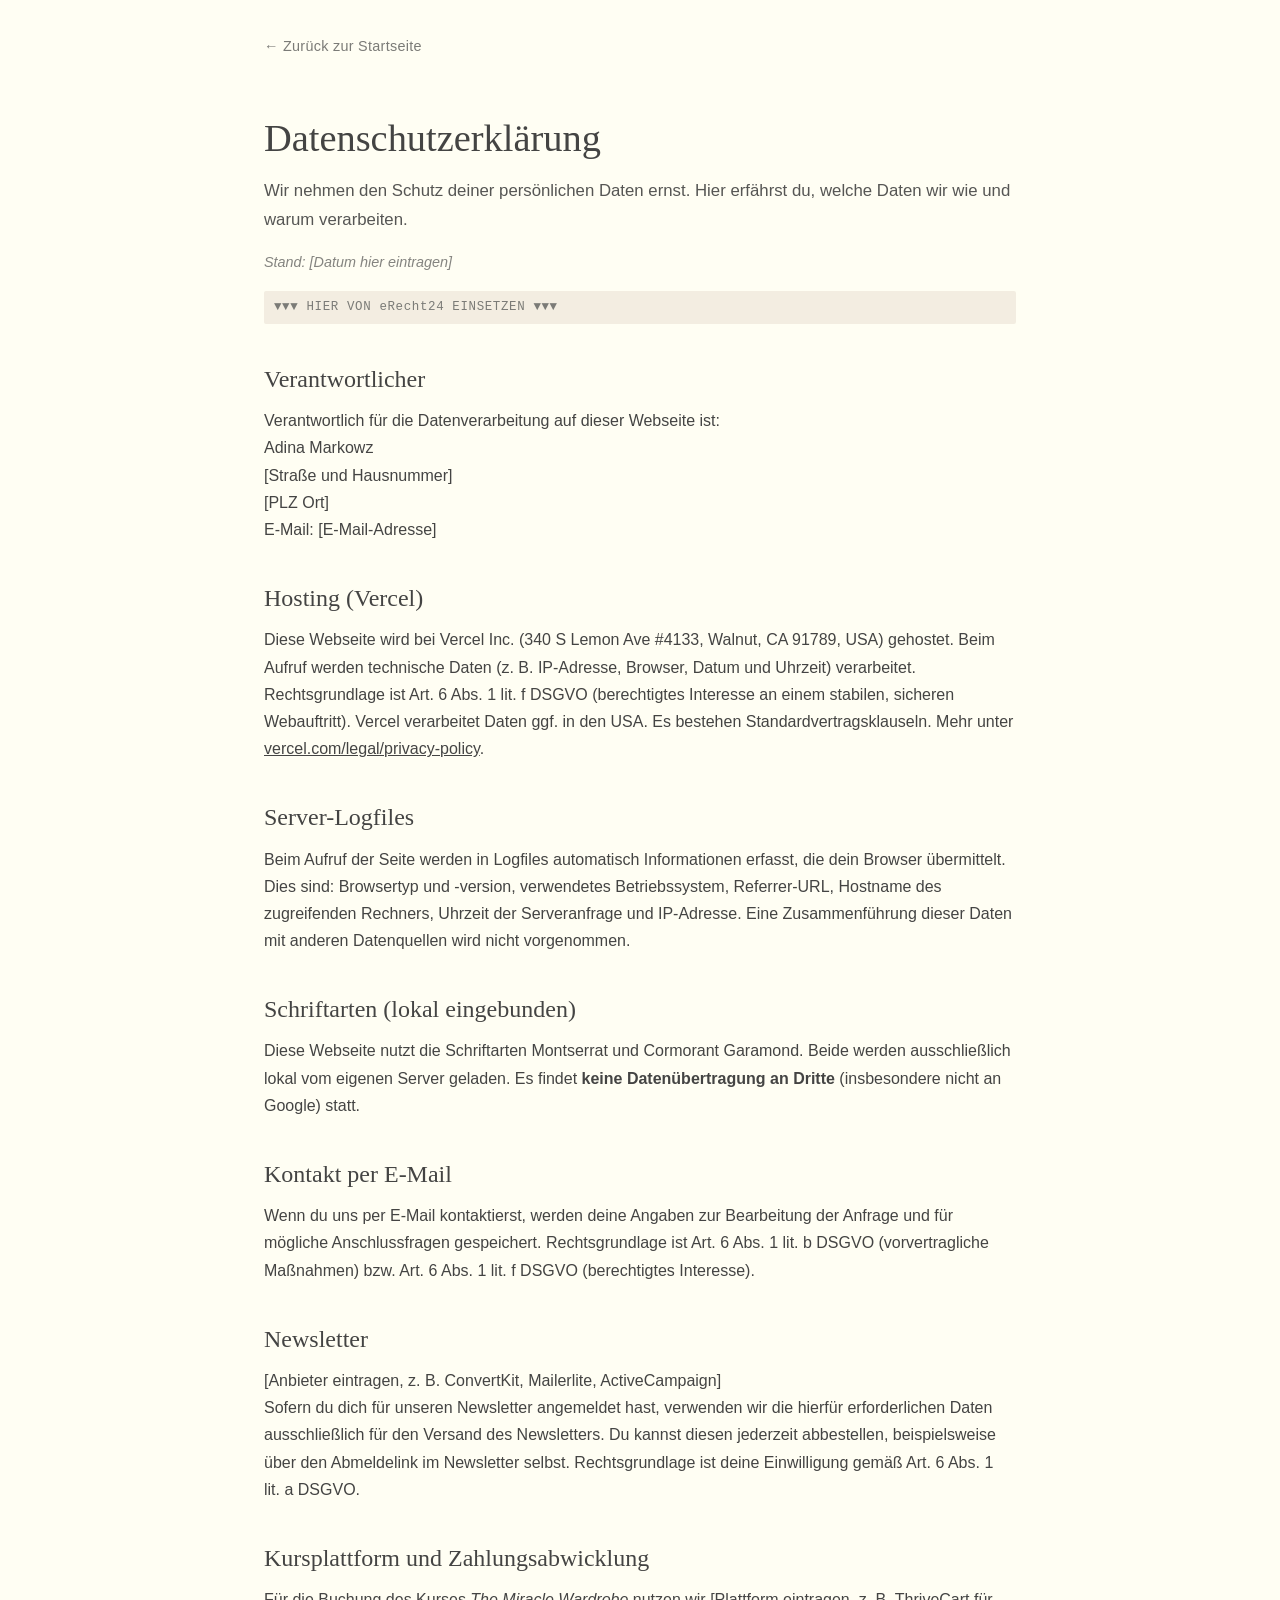
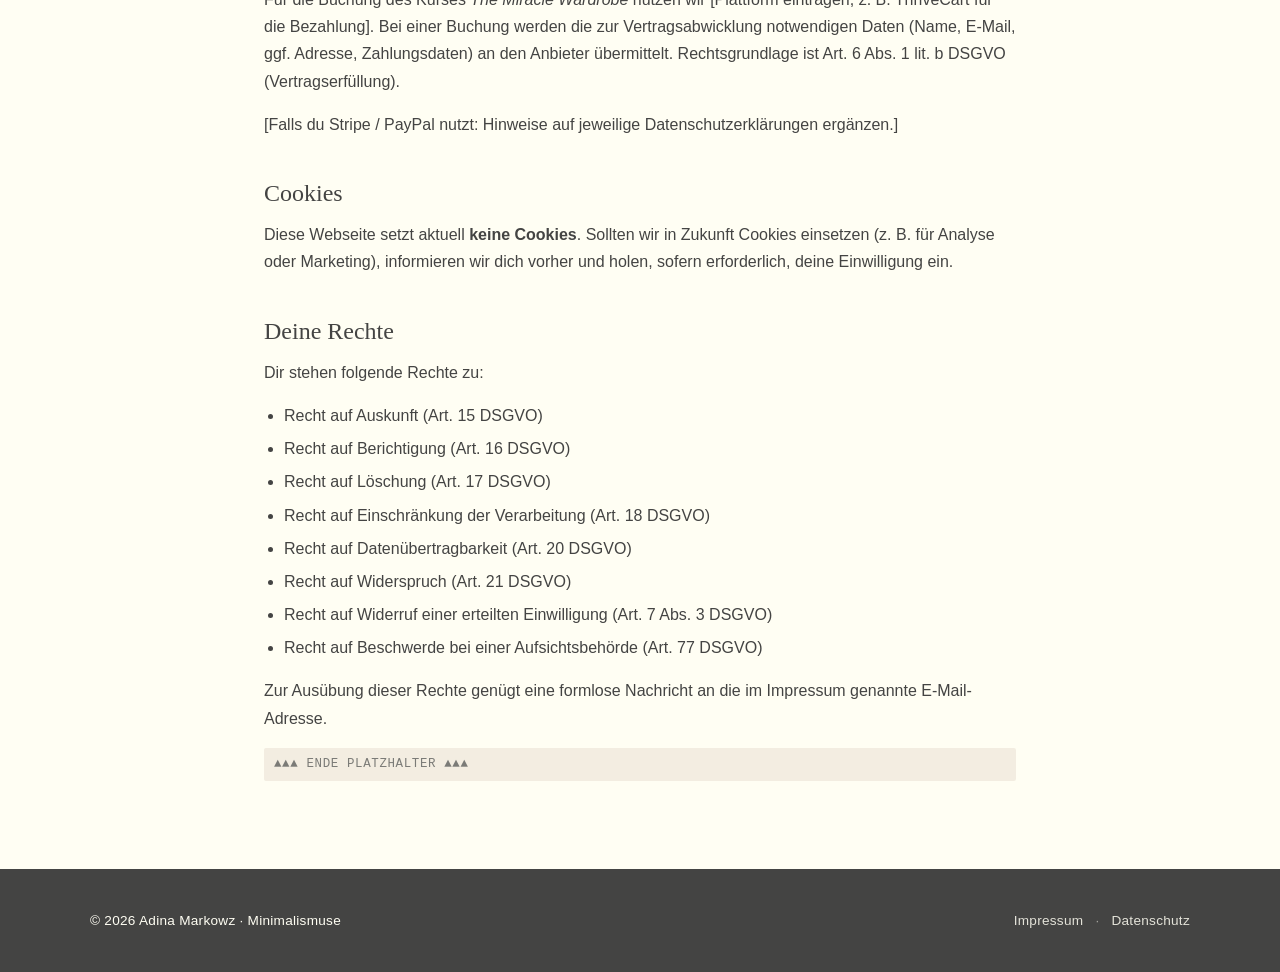
==== datenschutz.html @ d29ff3dd "Add Impressum, Datenschutz, Footer und lokale Fonts-Vorbereitung" ====
<!DOCTYPE html>
<html lang="de">
<head>
<meta charset="UTF-8">
<meta name="viewport" content="width=device-width, initial-scale=1.0">
<title>Datenschutz &middot; The Miracle Wardrobe</title>
<meta name="robots" content="noindex">
<link rel="stylesheet" href="legal.css">
</head>
<body>

<header class="legal-header">
  <a class="back-link" href="index.html">&larr; Zur&uuml;ck zur Startseite</a>
</header>

<main class="legal-main">
  <h1>Datenschutzerkl&auml;rung</h1>
  <p class="legal-lead">Wir nehmen den Schutz deiner pers&ouml;nlichen Daten ernst. Hier erf&auml;hrst du, welche Daten wir wie und warum verarbeiten.</p>
  <p class="legal-meta">Stand: [Datum hier eintragen]</p>

  <span class="legal-placeholder">&#9660;&#9660;&#9660; HIER VON eRecht24 EINSETZEN &#9660;&#9660;&#9660;</span>

  <h2>Verantwortlicher</h2>
  <p>Verantwortlich f&uuml;r die Datenverarbeitung auf dieser Webseite ist:<br>
  Adina Markowz<br>
  [Stra&szlig;e und Hausnummer]<br>
  [PLZ Ort]<br>
  E-Mail: [E-Mail-Adresse]</p>

  <h2>Hosting (Vercel)</h2>
  <p>Diese Webseite wird bei Vercel Inc. (340 S Lemon Ave #4133, Walnut, CA 91789, USA) gehostet. Beim Aufruf werden technische Daten (z.&nbsp;B. IP-Adresse, Browser, Datum und Uhrzeit) verarbeitet. Rechtsgrundlage ist Art.&nbsp;6 Abs.&nbsp;1 lit.&nbsp;f DSGVO (berechtigtes Interesse an einem stabilen, sicheren Webauftritt). Vercel verarbeitet Daten ggf. in den USA. Es bestehen Standardvertragsklauseln. Mehr unter <a href="https://vercel.com/legal/privacy-policy" target="_blank" rel="noopener">vercel.com/legal/privacy-policy</a>.</p>

  <h2>Server-Logfiles</h2>
  <p>Beim Aufruf der Seite werden in Logfiles automatisch Informationen erfasst, die dein Browser &uuml;bermittelt. Dies sind: Browsertyp und -version, verwendetes Betriebssystem, Referrer-URL, Hostname des zugreifenden Rechners, Uhrzeit der Serveranfrage und IP-Adresse. Eine Zusammenf&uuml;hrung dieser Daten mit anderen Datenquellen wird nicht vorgenommen.</p>

  <h2>Schriftarten (lokal eingebunden)</h2>
  <p>Diese Webseite nutzt die Schriftarten Montserrat und Cormorant Garamond. Beide werden ausschlie&szlig;lich lokal vom eigenen Server geladen. Es findet <strong>keine Daten&uuml;bertragung an Dritte</strong> (insbesondere nicht an Google) statt.</p>

  <h2>Kontakt per E-Mail</h2>
  <p>Wenn du uns per E-Mail kontaktierst, werden deine Angaben zur Bearbeitung der Anfrage und f&uuml;r m&ouml;gliche Anschlussfragen gespeichert. Rechtsgrundlage ist Art.&nbsp;6 Abs.&nbsp;1 lit.&nbsp;b DSGVO (vorvertragliche Ma&szlig;nahmen) bzw. Art.&nbsp;6 Abs.&nbsp;1 lit.&nbsp;f DSGVO (berechtigtes Interesse).</p>

  <h2>Newsletter</h2>
  <p>[Anbieter eintragen, z.&nbsp;B. ConvertKit, Mailerlite, ActiveCampaign]<br>
  Sofern du dich f&uuml;r unseren Newsletter angemeldet hast, verwenden wir die hierf&uuml;r erforderlichen Daten ausschlie&szlig;lich f&uuml;r den Versand des Newsletters. Du kannst diesen jederzeit abbestellen, beispielsweise &uuml;ber den Abmeldelink im Newsletter selbst. Rechtsgrundlage ist deine Einwilligung gem&auml;&szlig; Art.&nbsp;6 Abs.&nbsp;1 lit.&nbsp;a DSGVO.</p>

  <h2>Kursplattform und Zahlungsabwicklung</h2>
  <p>F&uuml;r die Buchung des Kurses <em>The Miracle Wardrobe</em> nutzen wir [Plattform eintragen, z.&nbsp;B. ThriveCart f&uuml;r die Bezahlung]. Bei einer Buchung werden die zur Vertragsabwicklung notwendigen Daten (Name, E-Mail, ggf. Adresse, Zahlungsdaten) an den Anbieter &uuml;bermittelt. Rechtsgrundlage ist Art.&nbsp;6 Abs.&nbsp;1 lit.&nbsp;b DSGVO (Vertragserf&uuml;llung).</p>
  <p>[Falls du Stripe / PayPal nutzt: Hinweise auf jeweilige Datenschutzerkl&auml;rungen erg&auml;nzen.]</p>

  <h2>Cookies</h2>
  <p>Diese Webseite setzt aktuell <strong>keine Cookies</strong>. Sollten wir in Zukunft Cookies einsetzen (z.&nbsp;B. f&uuml;r Analyse oder Marketing), informieren wir dich vorher und holen, sofern erforderlich, deine Einwilligung ein.</p>

  <h2>Deine Rechte</h2>
  <p>Dir stehen folgende Rechte zu:</p>
  <ul>
    <li>Recht auf Auskunft (Art.&nbsp;15 DSGVO)</li>
    <li>Recht auf Berichtigung (Art.&nbsp;16 DSGVO)</li>
    <li>Recht auf L&ouml;schung (Art.&nbsp;17 DSGVO)</li>
    <li>Recht auf Einschr&auml;nkung der Verarbeitung (Art.&nbsp;18 DSGVO)</li>
    <li>Recht auf Daten&uuml;bertragbarkeit (Art.&nbsp;20 DSGVO)</li>
    <li>Recht auf Widerspruch (Art.&nbsp;21 DSGVO)</li>
    <li>Recht auf Widerruf einer erteilten Einwilligung (Art.&nbsp;7 Abs.&nbsp;3 DSGVO)</li>
    <li>Recht auf Beschwerde bei einer Aufsichtsbeh&ouml;rde (Art.&nbsp;77 DSGVO)</li>
  </ul>
  <p>Zur Aus&uuml;bung dieser Rechte gen&uuml;gt eine formlose Nachricht an die im Impressum genannte E-Mail-Adresse.</p>

  <span class="legal-placeholder">&#9650;&#9650;&#9650; ENDE PLATZHALTER &#9650;&#9650;&#9650;</span>
</main>

<footer class="site-footer">
  <div class="site-footer-inner">
    <div>&copy; <span id="footer-year"></span> Adina Markowz &middot; Minimalismuse</div>
    <div class="site-footer-links">
      <a href="impressum.html">Impressum</a>
      <span class="site-footer-sep">&middot;</span>
      <a href="datenschutz.html">Datenschutz</a>
    </div>
  </div>
</footer>

<script>
  document.getElementById('footer-year').textContent = new Date().getFullYear();
</script>

</body>
</html>
---- legal.css ----
@import url('fonts/fonts.css');

:root {
  --creme: #eee7da;
  --beige: #f1ece6;
  --fast-weiss: #fffef3;
  --anthrazit: #444443;
  --pfirsich: #fad7cb;
}

* { margin: 0; padding: 0; box-sizing: border-box; }

body {
  font-family: 'Montserrat', sans-serif;
  font-weight: 300;
  color: var(--anthrazit);
  background: var(--fast-weiss);
  line-height: 1.7;
  font-size: 16px;
}

img {
  -webkit-user-drag: none;
  -webkit-user-select: none;
  user-select: none;
  -webkit-touch-callout: none;
}

a {
  color: var(--anthrazit);
}

.legal-header {
  max-width: 800px;
  margin: 0 auto;
  padding: 32px 24px 0;
}

.back-link {
  display: inline-block;
  font-size: 0.9rem;
  text-decoration: none;
  opacity: 0.7;
  transition: opacity 0.2s ease;
  letter-spacing: 0.02em;
}

.back-link:hover {
  opacity: 1;
}

.legal-main {
  max-width: 800px;
  margin: 0 auto;
  padding: 24px 24px 80px;
}

.legal-main h1 {
  font-family: 'Cormorant Garamond', Georgia, serif;
  font-weight: 400;
  font-size: 2.4rem;
  line-height: 1.2;
  margin: 32px 0 16px;
}

.legal-main h2 {
  font-family: 'Cormorant Garamond', Georgia, serif;
  font-weight: 400;
  font-size: 1.5rem;
  line-height: 1.3;
  margin: 40px 0 12px;
}

.legal-main p {
  margin-bottom: 16px;
}

.legal-main ul {
  margin: 0 0 16px 20px;
}

.legal-main li {
  margin-bottom: 6px;
}

.legal-lead {
  font-size: 1.05rem;
  margin-bottom: 24px;
  opacity: 0.9;
}

.legal-meta {
  font-style: italic;
  opacity: 0.65;
  font-size: 0.9rem;
  margin-bottom: 32px;
}

.legal-placeholder {
  display: block;
  font-family: 'Montserrat', monospace;
  font-size: 0.78rem;
  letter-spacing: 0.05em;
  color: var(--anthrazit);
  background: var(--creme);
  padding: 6px 10px;
  border-radius: 2px;
  margin: 8px 0;
  opacity: 0.7;
}

/* Footer (identisch zu index.html) */
.site-footer {
  background: var(--anthrazit);
  color: var(--fast-weiss);
  padding: 40px 24px;
}
.site-footer-inner {
  max-width: 1100px;
  margin: 0 auto;
  display: flex;
  justify-content: space-between;
  align-items: center;
  gap: 16px;
  font-size: 0.85rem;
  letter-spacing: 0.02em;
}
.site-footer-links {
  display: flex;
  align-items: center;
  gap: 12px;
}
.site-footer a {
  color: var(--fast-weiss);
  text-decoration: none;
  opacity: 0.85;
  transition: opacity 0.2s ease;
}
.site-footer a:hover {
  opacity: 1;
  text-decoration: underline;
}
.site-footer-sep {
  opacity: 0.5;
}
@media (max-width: 600px) {
  .site-footer-inner {
    flex-direction: column;
    text-align: center;
  }
}
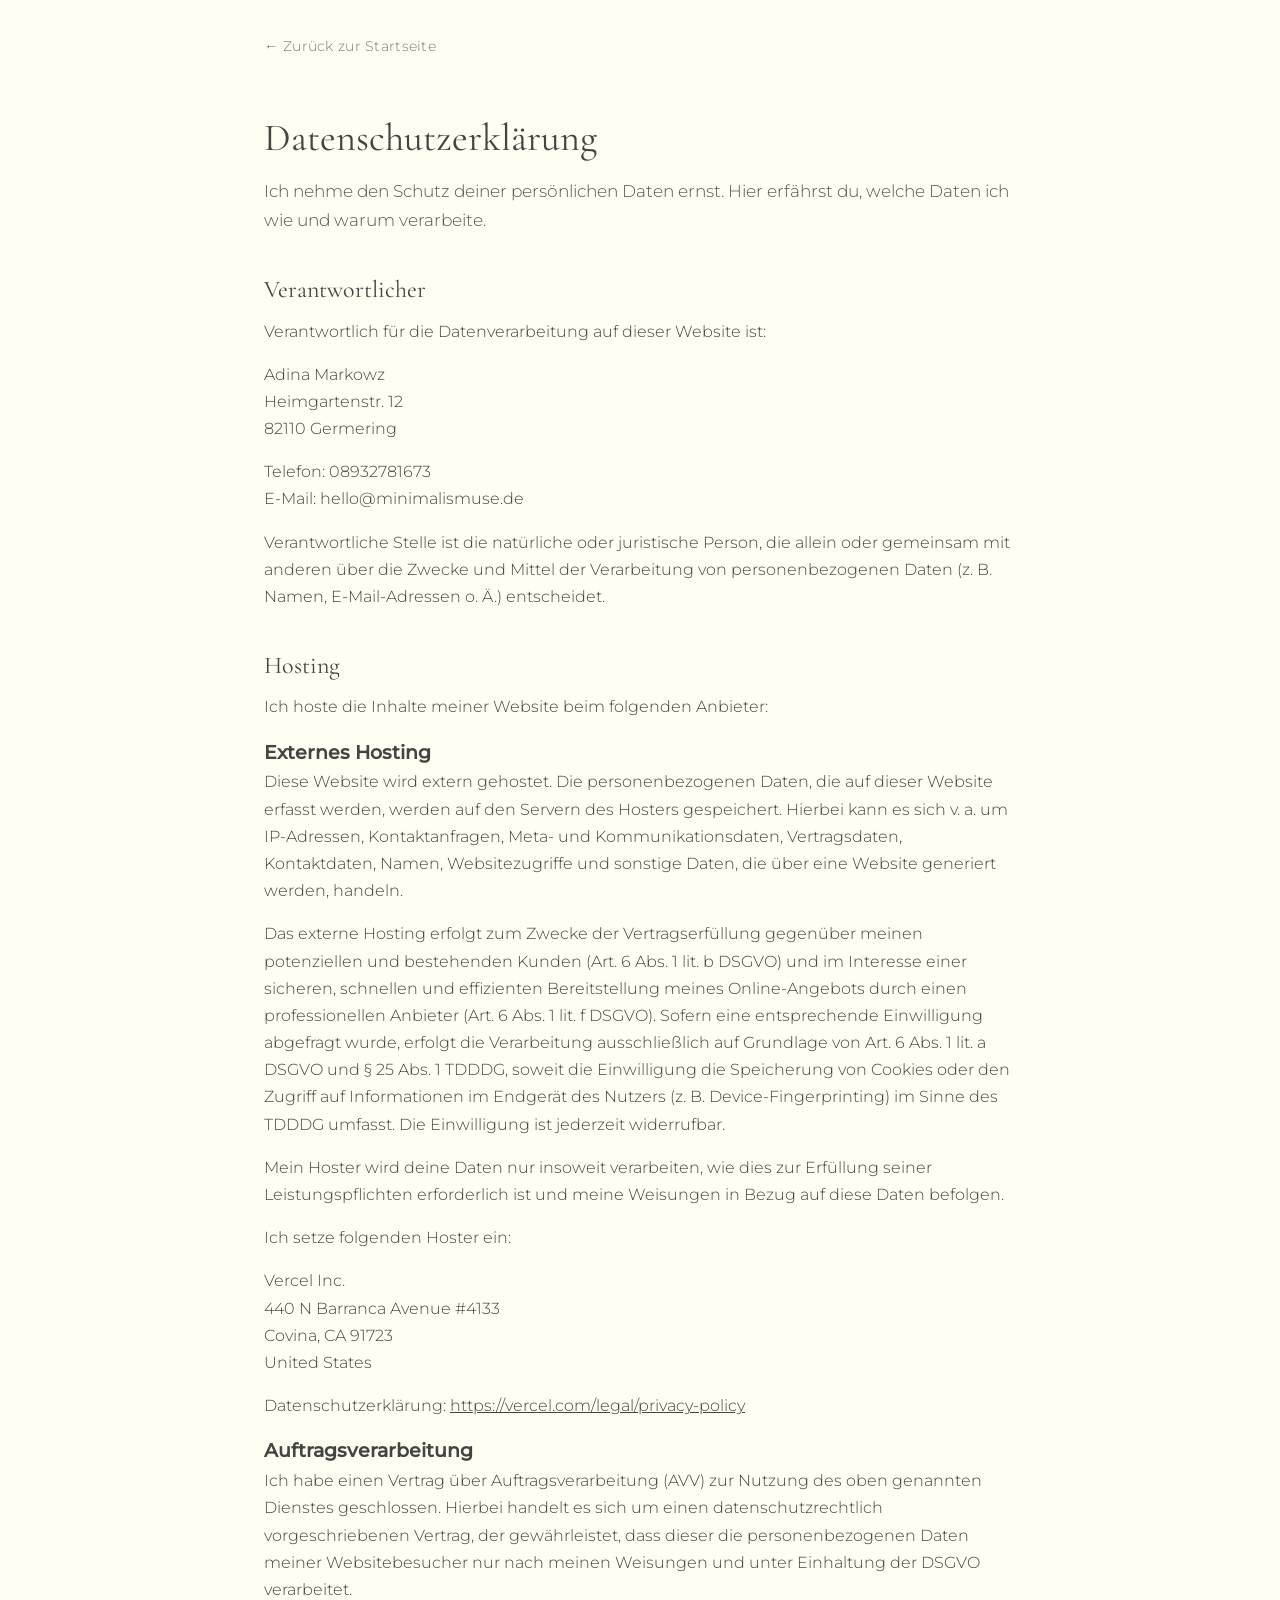
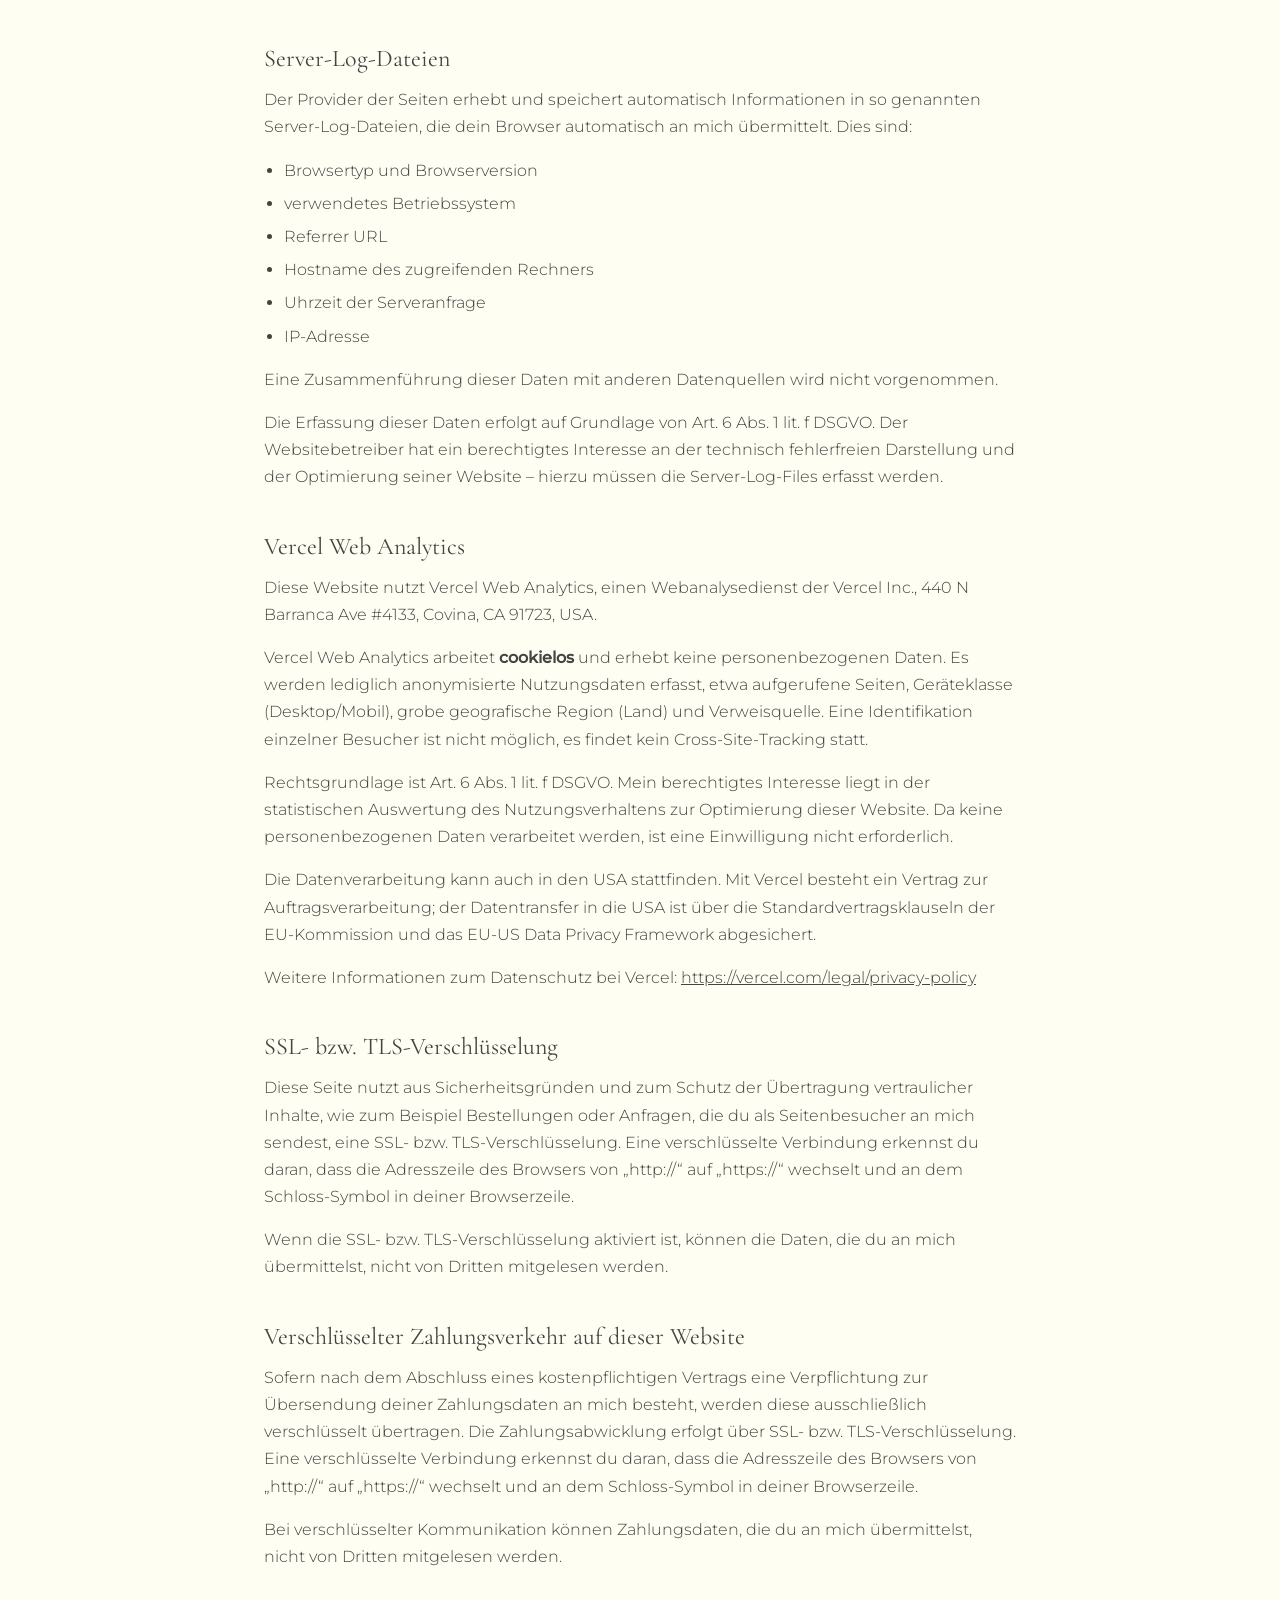
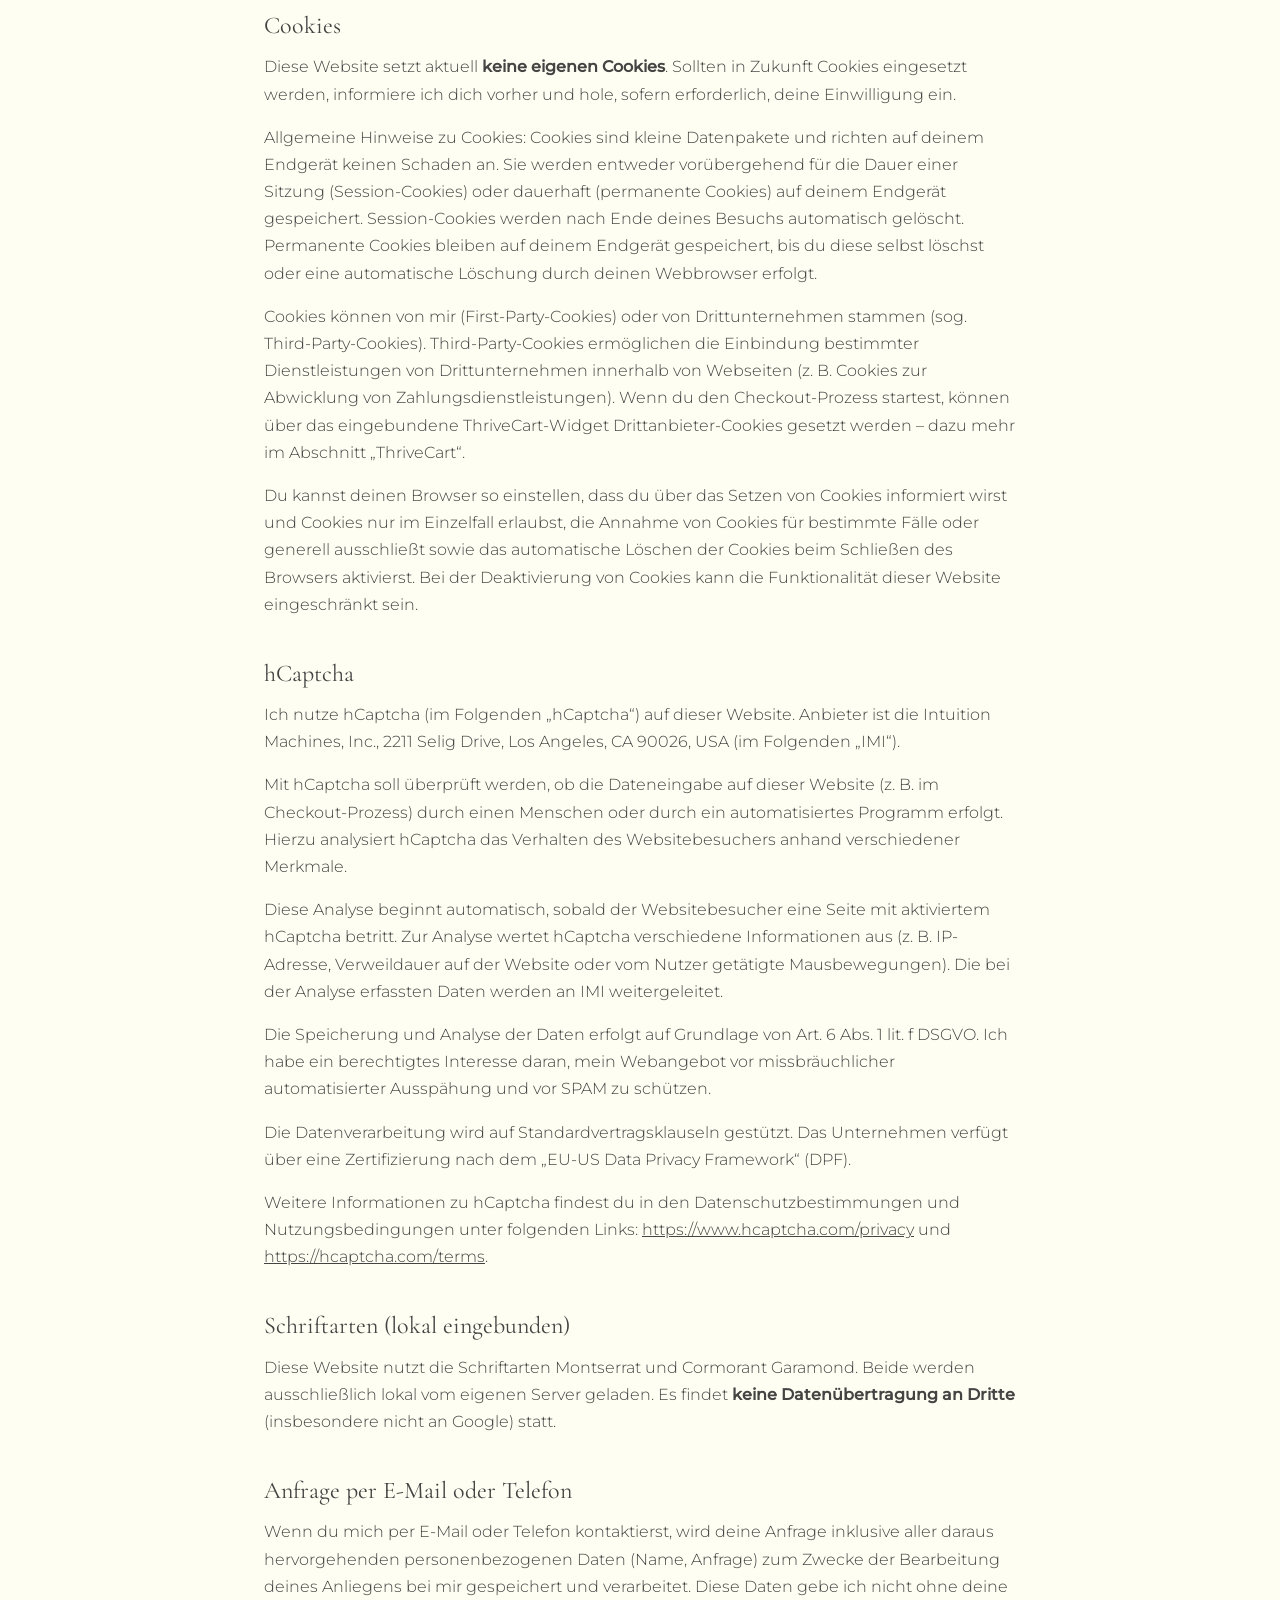
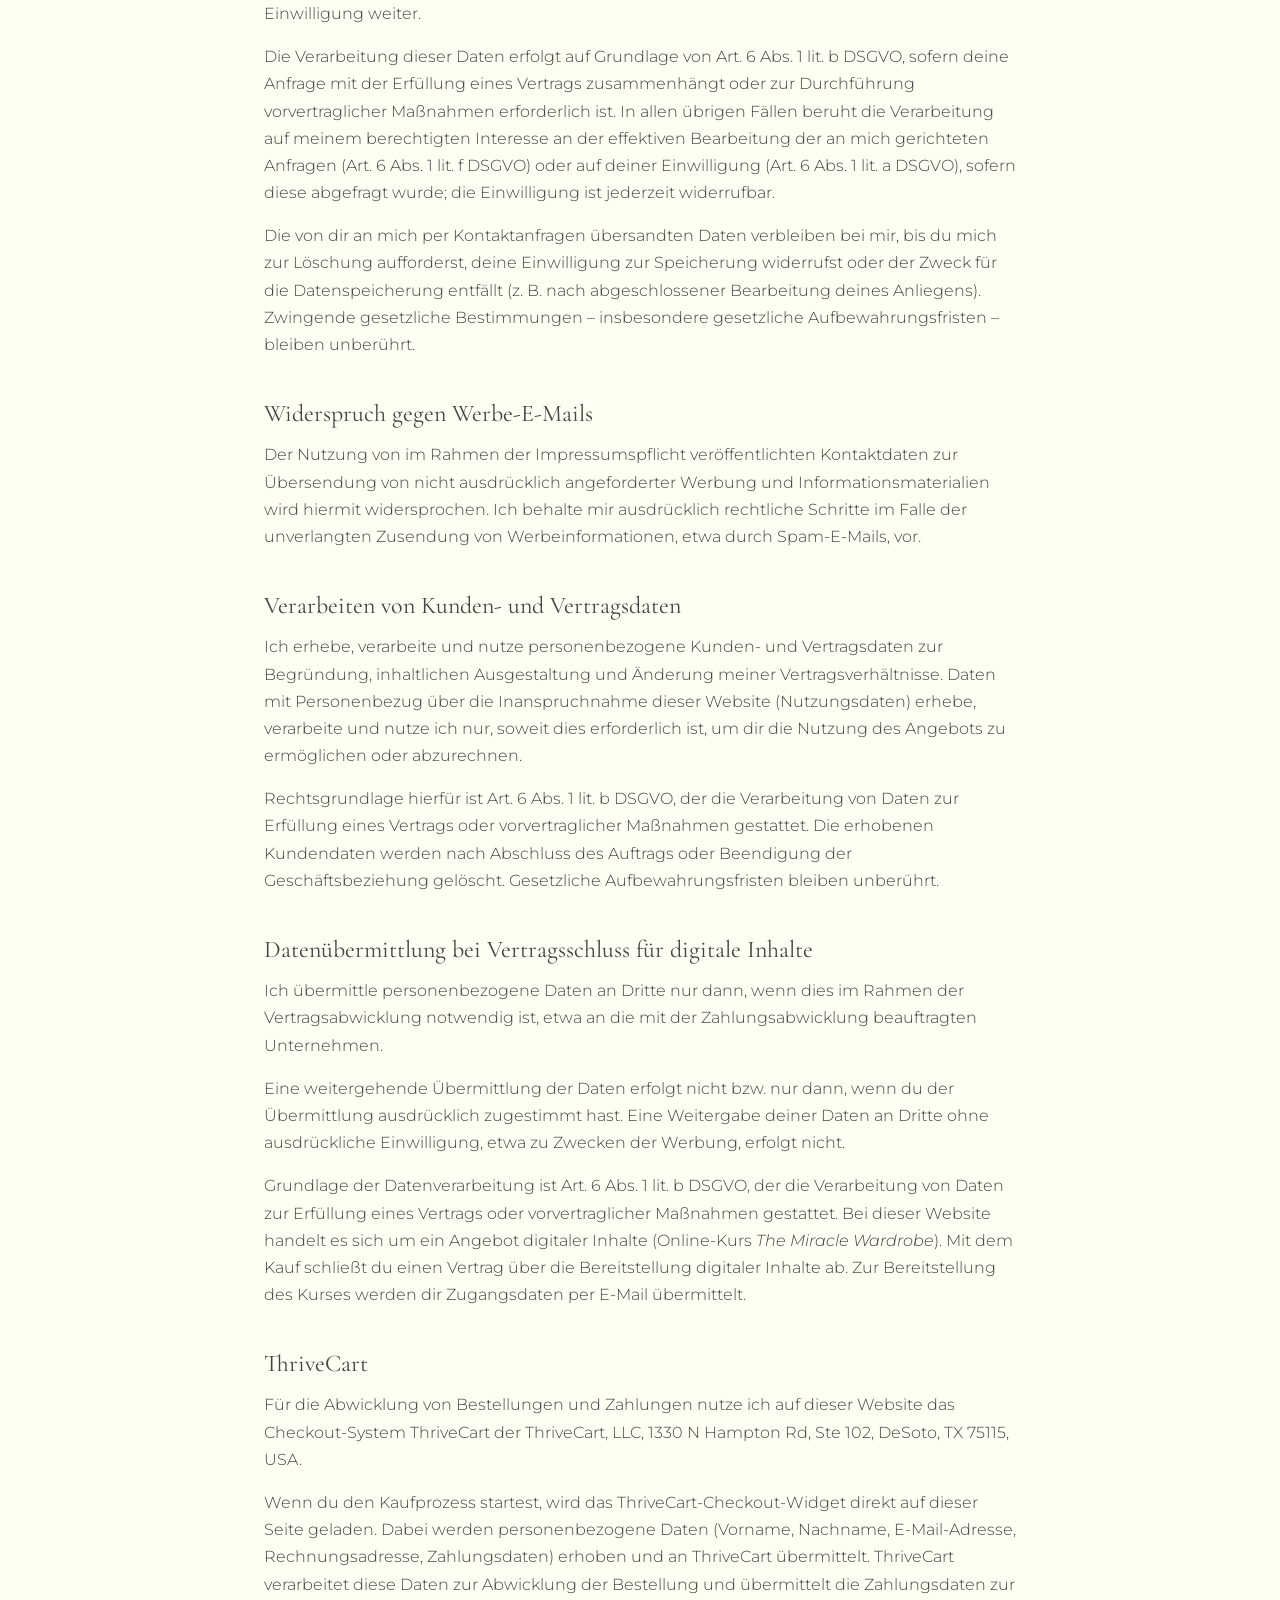
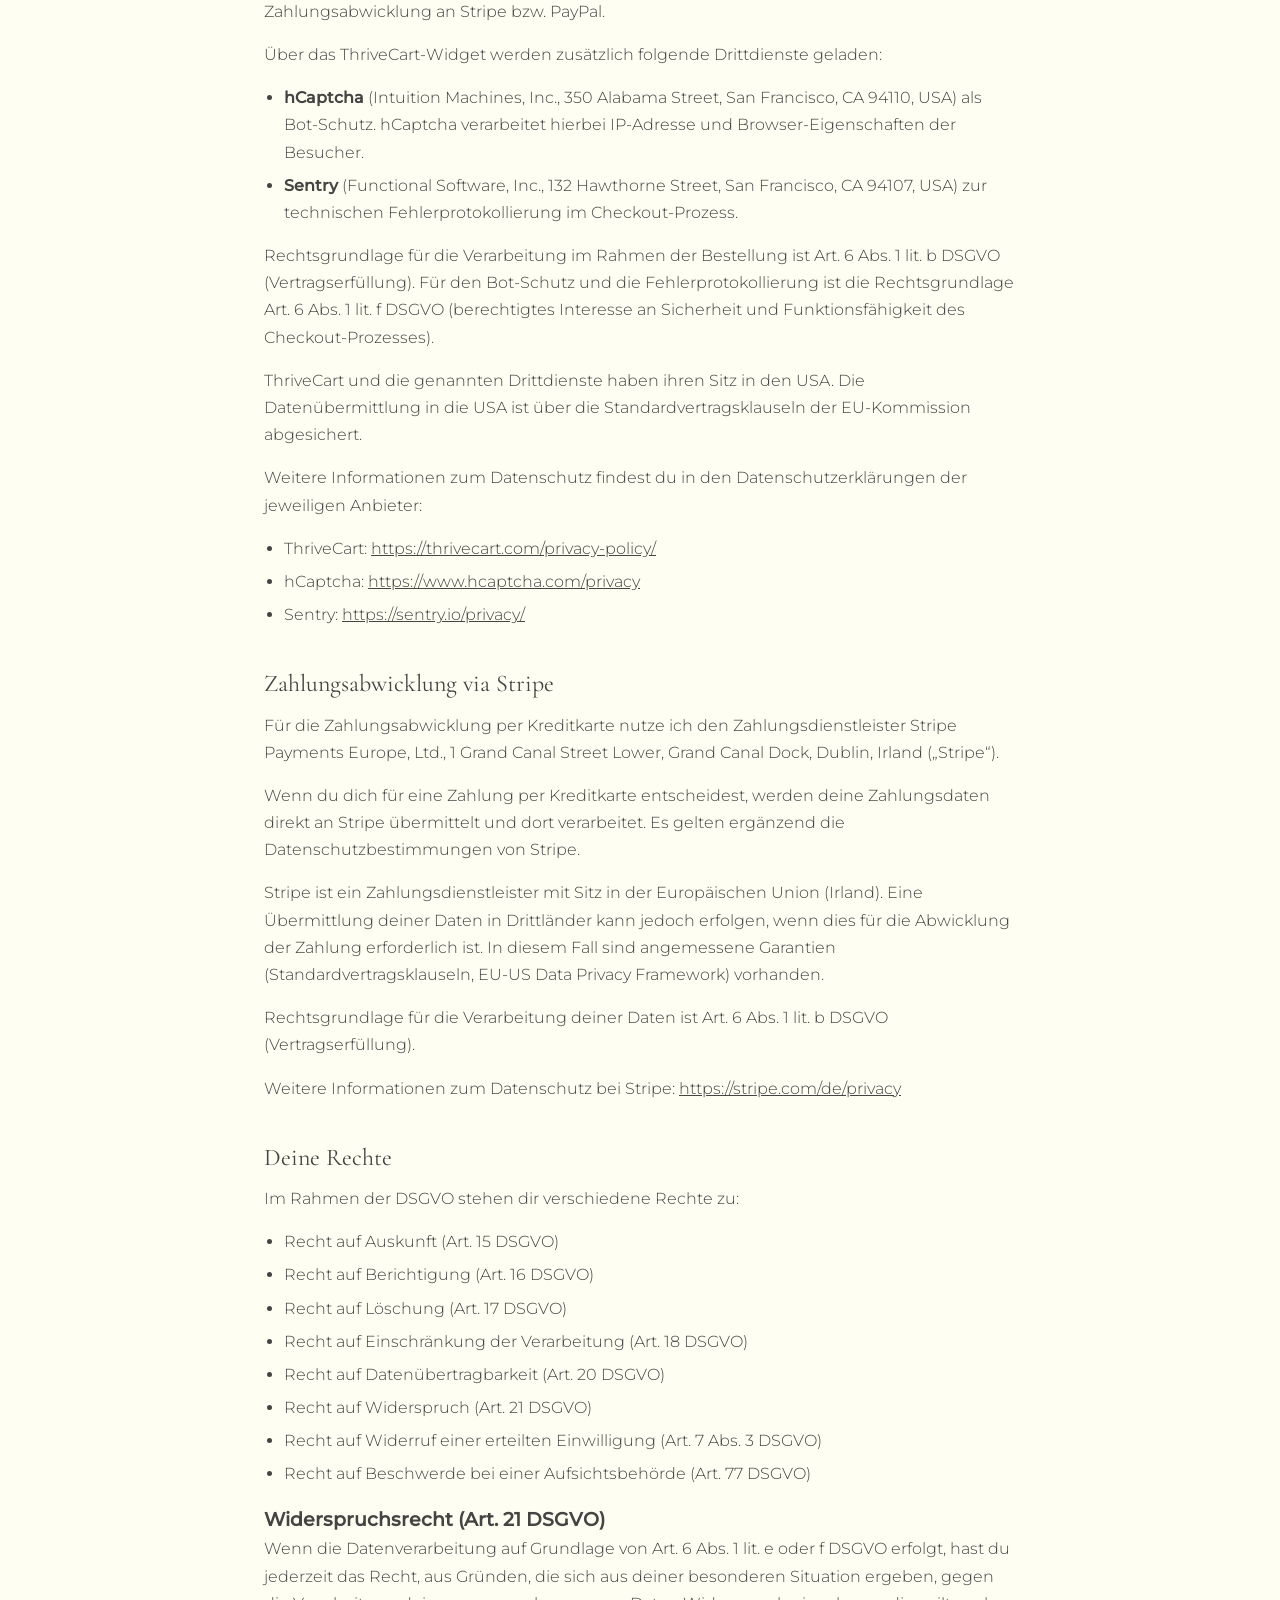
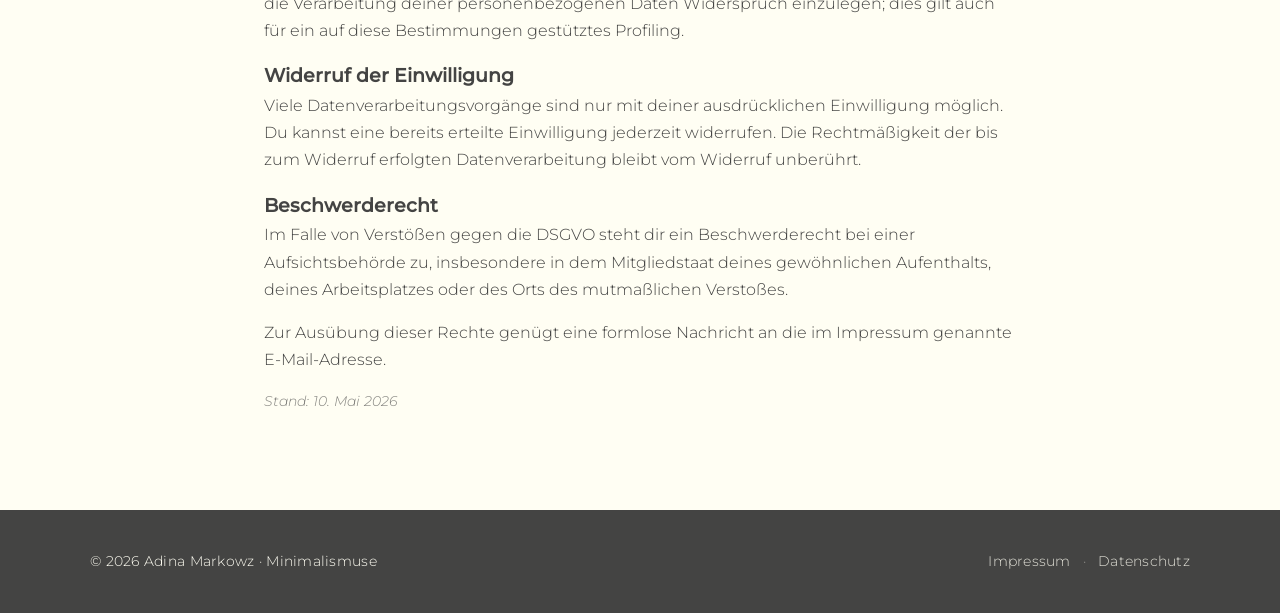
==== commit 55627ea4: "Impressum und Datenschutz mit Inhalten befüllt (Stand 10.05.2026, Impressum-Update mit Online-Shop=J" ====
--- a/datenschutz.html
+++ b/datenschutz.html
@@ -15,56 +15,171 @@
 
 <main class="legal-main">
   <h1>Datenschutzerkl&auml;rung</h1>
-  <p class="legal-lead">Wir nehmen den Schutz deiner pers&ouml;nlichen Daten ernst. Hier erf&auml;hrst du, welche Daten wir wie und warum verarbeiten.</p>
-  <p class="legal-meta">Stand: [Datum hier eintragen]</p>
-
-  <span class="legal-placeholder">&#9660;&#9660;&#9660; HIER VON eRecht24 EINSETZEN &#9660;&#9660;&#9660;</span>
-
-  <h2>Verantwortlicher</h2>
-  <p>Verantwortlich f&uuml;r die Datenverarbeitung auf dieser Webseite ist:<br>
-  Adina Markowz<br>
-  [Stra&szlig;e und Hausnummer]<br>
-  [PLZ Ort]<br>
-  E-Mail: [E-Mail-Adresse]</p>
-
-  <h2>Hosting (Vercel)</h2>
-  <p>Diese Webseite wird bei Vercel Inc. (340 S Lemon Ave #4133, Walnut, CA 91789, USA) gehostet. Beim Aufruf werden technische Daten (z.&nbsp;B. IP-Adresse, Browser, Datum und Uhrzeit) verarbeitet. Rechtsgrundlage ist Art.&nbsp;6 Abs.&nbsp;1 lit.&nbsp;f DSGVO (berechtigtes Interesse an einem stabilen, sicheren Webauftritt). Vercel verarbeitet Daten ggf. in den USA. Es bestehen Standardvertragsklauseln. Mehr unter <a href="https://vercel.com/legal/privacy-policy" target="_blank" rel="noopener">vercel.com/legal/privacy-policy</a>.</p>
-
-  <h2>Server-Logfiles</h2>
-  <p>Beim Aufruf der Seite werden in Logfiles automatisch Informationen erfasst, die dein Browser &uuml;bermittelt. Dies sind: Browsertyp und -version, verwendetes Betriebssystem, Referrer-URL, Hostname des zugreifenden Rechners, Uhrzeit der Serveranfrage und IP-Adresse. Eine Zusammenf&uuml;hrung dieser Daten mit anderen Datenquellen wird nicht vorgenommen.</p>
-
-  <h2>Schriftarten (lokal eingebunden)</h2>
-  <p>Diese Webseite nutzt die Schriftarten Montserrat und Cormorant Garamond. Beide werden ausschlie&szlig;lich lokal vom eigenen Server geladen. Es findet <strong>keine Daten&uuml;bertragung an Dritte</strong> (insbesondere nicht an Google) statt.</p>
-
-  <h2>Kontakt per E-Mail</h2>
-  <p>Wenn du uns per E-Mail kontaktierst, werden deine Angaben zur Bearbeitung der Anfrage und f&uuml;r m&ouml;gliche Anschlussfragen gespeichert. Rechtsgrundlage ist Art.&nbsp;6 Abs.&nbsp;1 lit.&nbsp;b DSGVO (vorvertragliche Ma&szlig;nahmen) bzw. Art.&nbsp;6 Abs.&nbsp;1 lit.&nbsp;f DSGVO (berechtigtes Interesse).</p>
-
-  <h2>Newsletter</h2>
-  <p>[Anbieter eintragen, z.&nbsp;B. ConvertKit, Mailerlite, ActiveCampaign]<br>
-  Sofern du dich f&uuml;r unseren Newsletter angemeldet hast, verwenden wir die hierf&uuml;r erforderlichen Daten ausschlie&szlig;lich f&uuml;r den Versand des Newsletters. Du kannst diesen jederzeit abbestellen, beispielsweise &uuml;ber den Abmeldelink im Newsletter selbst. Rechtsgrundlage ist deine Einwilligung gem&auml;&szlig; Art.&nbsp;6 Abs.&nbsp;1 lit.&nbsp;a DSGVO.</p>
-
-  <h2>Kursplattform und Zahlungsabwicklung</h2>
-  <p>F&uuml;r die Buchung des Kurses <em>The Miracle Wardrobe</em> nutzen wir [Plattform eintragen, z.&nbsp;B. ThriveCart f&uuml;r die Bezahlung]. Bei einer Buchung werden die zur Vertragsabwicklung notwendigen Daten (Name, E-Mail, ggf. Adresse, Zahlungsdaten) an den Anbieter &uuml;bermittelt. Rechtsgrundlage ist Art.&nbsp;6 Abs.&nbsp;1 lit.&nbsp;b DSGVO (Vertragserf&uuml;llung).</p>
-  <p>[Falls du Stripe / PayPal nutzt: Hinweise auf jeweilige Datenschutzerkl&auml;rungen erg&auml;nzen.]</p>
-
-  <h2>Cookies</h2>
-  <p>Diese Webseite setzt aktuell <strong>keine Cookies</strong>. Sollten wir in Zukunft Cookies einsetzen (z.&nbsp;B. f&uuml;r Analyse oder Marketing), informieren wir dich vorher und holen, sofern erforderlich, deine Einwilligung ein.</p>
-
-  <h2>Deine Rechte</h2>
-  <p>Dir stehen folgende Rechte zu:</p>
-  <ul>
-    <li>Recht auf Auskunft (Art.&nbsp;15 DSGVO)</li>
-    <li>Recht auf Berichtigung (Art.&nbsp;16 DSGVO)</li>
-    <li>Recht auf L&ouml;schung (Art.&nbsp;17 DSGVO)</li>
-    <li>Recht auf Einschr&auml;nkung der Verarbeitung (Art.&nbsp;18 DSGVO)</li>
-    <li>Recht auf Daten&uuml;bertragbarkeit (Art.&nbsp;20 DSGVO)</li>
-    <li>Recht auf Widerspruch (Art.&nbsp;21 DSGVO)</li>
-    <li>Recht auf Widerruf einer erteilten Einwilligung (Art.&nbsp;7 Abs.&nbsp;3 DSGVO)</li>
-    <li>Recht auf Beschwerde bei einer Aufsichtsbeh&ouml;rde (Art.&nbsp;77 DSGVO)</li>
-  </ul>
-  <p>Zur Aus&uuml;bung dieser Rechte gen&uuml;gt eine formlose Nachricht an die im Impressum genannte E-Mail-Adresse.</p>
-
-  <span class="legal-placeholder">&#9650;&#9650;&#9650; ENDE PLATZHALTER &#9650;&#9650;&#9650;</span>
+  <p class="legal-lead">Ich nehme den Schutz deiner pers&ouml;nlichen Daten ernst. Hier erf&auml;hrst du, welche Daten ich wie und warum verarbeite.</p>
+
+  <section>
+    <h2>Verantwortlicher</h2>
+    <p>Verantwortlich f&uuml;r die Datenverarbeitung auf dieser Website ist:</p>
+    <p>Adina Markowz<br>
+    Heimgartenstr. 12<br>
+    82110 Germering</p>
+    <p>Telefon: 08932781673<br>
+    E-Mail: hello@minimalismuse.de</p>
+    <p>Verantwortliche Stelle ist die nat&uuml;rliche oder juristische Person, die allein oder gemeinsam mit anderen &uuml;ber die Zwecke und Mittel der Verarbeitung von personenbezogenen Daten (z.&nbsp;B. Namen, E-Mail-Adressen o.&nbsp;&Auml;.) entscheidet.</p>
+  </section>
+
+  <section>
+    <h2>Hosting</h2>
+    <p>Ich hoste die Inhalte meiner Website beim folgenden Anbieter:</p>
+    <h3>Externes Hosting</h3>
+    <p>Diese Website wird extern gehostet. Die personenbezogenen Daten, die auf dieser Website erfasst werden, werden auf den Servern des Hosters gespeichert. Hierbei kann es sich v.&nbsp;a. um IP-Adressen, Kontaktanfragen, Meta- und Kommunikationsdaten, Vertragsdaten, Kontaktdaten, Namen, Websitezugriffe und sonstige Daten, die &uuml;ber eine Website generiert werden, handeln.</p>
+    <p>Das externe Hosting erfolgt zum Zwecke der Vertragserf&uuml;llung gegen&uuml;ber meinen potenziellen und bestehenden Kunden (Art.&nbsp;6 Abs.&nbsp;1 lit.&nbsp;b DSGVO) und im Interesse einer sicheren, schnellen und effizienten Bereitstellung meines Online-Angebots durch einen professionellen Anbieter (Art.&nbsp;6 Abs.&nbsp;1 lit.&nbsp;f DSGVO). Sofern eine entsprechende Einwilligung abgefragt wurde, erfolgt die Verarbeitung ausschlie&szlig;lich auf Grundlage von Art.&nbsp;6 Abs.&nbsp;1 lit.&nbsp;a DSGVO und &sect;&nbsp;25 Abs.&nbsp;1 TDDDG, soweit die Einwilligung die Speicherung von Cookies oder den Zugriff auf Informationen im Endger&auml;t des Nutzers (z.&nbsp;B. Device-Fingerprinting) im Sinne des TDDDG umfasst. Die Einwilligung ist jederzeit widerrufbar.</p>
+    <p>Mein Hoster wird deine Daten nur insoweit verarbeiten, wie dies zur Erf&uuml;llung seiner Leistungspflichten erforderlich ist und meine Weisungen in Bezug auf diese Daten befolgen.</p>
+    <p>Ich setze folgenden Hoster ein:</p>
+    <p>Vercel Inc.<br>
+    440 N Barranca Avenue #4133<br>
+    Covina, CA 91723<br>
+    United States</p>
+    <p>Datenschutzerkl&auml;rung: <a href="https://vercel.com/legal/privacy-policy" target="_blank" rel="noopener">https://vercel.com/legal/privacy-policy</a></p>
+    <h3>Auftragsverarbeitung</h3>
+    <p>Ich habe einen Vertrag &uuml;ber Auftragsverarbeitung (AVV) zur Nutzung des oben genannten Dienstes geschlossen. Hierbei handelt es sich um einen datenschutzrechtlich vorgeschriebenen Vertrag, der gew&auml;hrleistet, dass dieser die personenbezogenen Daten meiner Websitebesucher nur nach meinen Weisungen und unter Einhaltung der DSGVO verarbeitet.</p>
+  </section>
+
+  <section>
+    <h2>Server-Log-Dateien</h2>
+    <p>Der Provider der Seiten erhebt und speichert automatisch Informationen in so genannten Server-Log-Dateien, die dein Browser automatisch an mich &uuml;bermittelt. Dies sind:</p>
+    <ul>
+      <li>Browsertyp und Browserversion</li>
+      <li>verwendetes Betriebssystem</li>
+      <li>Referrer URL</li>
+      <li>Hostname des zugreifenden Rechners</li>
+      <li>Uhrzeit der Serveranfrage</li>
+      <li>IP-Adresse</li>
+    </ul>
+    <p>Eine Zusammenf&uuml;hrung dieser Daten mit anderen Datenquellen wird nicht vorgenommen.</p>
+    <p>Die Erfassung dieser Daten erfolgt auf Grundlage von Art.&nbsp;6 Abs.&nbsp;1 lit.&nbsp;f DSGVO. Der Websitebetreiber hat ein berechtigtes Interesse an der technisch fehlerfreien Darstellung und der Optimierung seiner Website &ndash; hierzu m&uuml;ssen die Server-Log-Files erfasst werden.</p>
+  </section>
+
+  <section>
+    <h2>Vercel Web Analytics</h2>
+    <p>Diese Website nutzt Vercel Web Analytics, einen Webanalysedienst der Vercel Inc., 440 N Barranca Ave #4133, Covina, CA 91723, USA.</p>
+    <p>Vercel Web Analytics arbeitet <strong>cookielos</strong> und erhebt keine personenbezogenen Daten. Es werden lediglich anonymisierte Nutzungsdaten erfasst, etwa aufgerufene Seiten, Ger&auml;teklasse (Desktop/Mobil), grobe geografische Region (Land) und Verweisquelle. Eine Identifikation einzelner Besucher ist nicht m&ouml;glich, es findet kein Cross-Site-Tracking statt.</p>
+    <p>Rechtsgrundlage ist Art.&nbsp;6 Abs.&nbsp;1 lit.&nbsp;f DSGVO. Mein berechtigtes Interesse liegt in der statistischen Auswertung des Nutzungsverhaltens zur Optimierung dieser Website. Da keine personenbezogenen Daten verarbeitet werden, ist eine Einwilligung nicht erforderlich.</p>
+    <p>Die Datenverarbeitung kann auch in den USA stattfinden. Mit Vercel besteht ein Vertrag zur Auftragsverarbeitung; der Datentransfer in die USA ist &uuml;ber die Standardvertragsklauseln der EU-Kommission und das EU-US Data Privacy Framework abgesichert.</p>
+    <p>Weitere Informationen zum Datenschutz bei Vercel: <a href="https://vercel.com/legal/privacy-policy" target="_blank" rel="noopener">https://vercel.com/legal/privacy-policy</a></p>
+  </section>
+
+  <section>
+    <h2>SSL- bzw. TLS-Verschl&uuml;sselung</h2>
+    <p>Diese Seite nutzt aus Sicherheitsgr&uuml;nden und zum Schutz der &Uuml;bertragung vertraulicher Inhalte, wie zum Beispiel Bestellungen oder Anfragen, die du als Seitenbesucher an mich sendest, eine SSL- bzw. TLS-Verschl&uuml;sselung. Eine verschl&uuml;sselte Verbindung erkennst du daran, dass die Adresszeile des Browsers von &bdquo;http://&ldquo; auf &bdquo;https://&ldquo; wechselt und an dem Schloss-Symbol in deiner Browserzeile.</p>
+    <p>Wenn die SSL- bzw. TLS-Verschl&uuml;sselung aktiviert ist, k&ouml;nnen die Daten, die du an mich &uuml;bermittelst, nicht von Dritten mitgelesen werden.</p>
+  </section>
+
+  <section>
+    <h2>Verschl&uuml;sselter Zahlungsverkehr auf dieser Website</h2>
+    <p>Sofern nach dem Abschluss eines kostenpflichtigen Vertrags eine Verpflichtung zur &Uuml;bersendung deiner Zahlungsdaten an mich besteht, werden diese ausschlie&szlig;lich verschl&uuml;sselt &uuml;bertragen. Die Zahlungsabwicklung erfolgt &uuml;ber SSL- bzw. TLS-Verschl&uuml;sselung. Eine verschl&uuml;sselte Verbindung erkennst du daran, dass die Adresszeile des Browsers von &bdquo;http://&ldquo; auf &bdquo;https://&ldquo; wechselt und an dem Schloss-Symbol in deiner Browserzeile.</p>
+    <p>Bei verschl&uuml;sselter Kommunikation k&ouml;nnen Zahlungsdaten, die du an mich &uuml;bermittelst, nicht von Dritten mitgelesen werden.</p>
+  </section>
+
+  <section>
+    <h2>Cookies</h2>
+    <p>Diese Website setzt aktuell <strong>keine eigenen Cookies</strong>. Sollten in Zukunft Cookies eingesetzt werden, informiere ich dich vorher und hole, sofern erforderlich, deine Einwilligung ein.</p>
+    <p>Allgemeine Hinweise zu Cookies: Cookies sind kleine Datenpakete und richten auf deinem Endger&auml;t keinen Schaden an. Sie werden entweder vor&uuml;bergehend f&uuml;r die Dauer einer Sitzung (Session-Cookies) oder dauerhaft (permanente Cookies) auf deinem Endger&auml;t gespeichert. Session-Cookies werden nach Ende deines Besuchs automatisch gel&ouml;scht. Permanente Cookies bleiben auf deinem Endger&auml;t gespeichert, bis du diese selbst l&ouml;schst oder eine automatische L&ouml;schung durch deinen Webbrowser erfolgt.</p>
+    <p>Cookies k&ouml;nnen von mir (First-Party-Cookies) oder von Drittunternehmen stammen (sog. Third-Party-Cookies). Third-Party-Cookies erm&ouml;glichen die Einbindung bestimmter Dienstleistungen von Drittunternehmen innerhalb von Webseiten (z.&nbsp;B. Cookies zur Abwicklung von Zahlungsdienstleistungen). Wenn du den Checkout-Prozess startest, k&ouml;nnen &uuml;ber das eingebundene ThriveCart-Widget Drittanbieter-Cookies gesetzt werden &ndash; dazu mehr im Abschnitt &bdquo;ThriveCart&ldquo;.</p>
+    <p>Du kannst deinen Browser so einstellen, dass du &uuml;ber das Setzen von Cookies informiert wirst und Cookies nur im Einzelfall erlaubst, die Annahme von Cookies f&uuml;r bestimmte F&auml;lle oder generell ausschlie&szlig;t sowie das automatische L&ouml;schen der Cookies beim Schlie&szlig;en des Browsers aktivierst. Bei der Deaktivierung von Cookies kann die Funktionalit&auml;t dieser Website eingeschr&auml;nkt sein.</p>
+  </section>
+
+  <section>
+    <h2>hCaptcha</h2>
+    <p>Ich nutze hCaptcha (im Folgenden &bdquo;hCaptcha&ldquo;) auf dieser Website. Anbieter ist die Intuition Machines, Inc., 2211 Selig Drive, Los Angeles, CA 90026, USA (im Folgenden &bdquo;IMI&ldquo;).</p>
+    <p>Mit hCaptcha soll &uuml;berpr&uuml;ft werden, ob die Dateneingabe auf dieser Website (z.&nbsp;B. im Checkout-Prozess) durch einen Menschen oder durch ein automatisiertes Programm erfolgt. Hierzu analysiert hCaptcha das Verhalten des Websitebesuchers anhand verschiedener Merkmale.</p>
+    <p>Diese Analyse beginnt automatisch, sobald der Websitebesucher eine Seite mit aktiviertem hCaptcha betritt. Zur Analyse wertet hCaptcha verschiedene Informationen aus (z.&nbsp;B. IP-Adresse, Verweildauer auf der Website oder vom Nutzer get&auml;tigte Mausbewegungen). Die bei der Analyse erfassten Daten werden an IMI weitergeleitet.</p>
+    <p>Die Speicherung und Analyse der Daten erfolgt auf Grundlage von Art.&nbsp;6 Abs.&nbsp;1 lit.&nbsp;f DSGVO. Ich habe ein berechtigtes Interesse daran, mein Webangebot vor missbr&auml;uchlicher automatisierter Aussp&auml;hung und vor SPAM zu sch&uuml;tzen.</p>
+    <p>Die Datenverarbeitung wird auf Standardvertragsklauseln gest&uuml;tzt. Das Unternehmen verf&uuml;gt &uuml;ber eine Zertifizierung nach dem &bdquo;EU-US Data Privacy Framework&ldquo; (DPF).</p>
+    <p>Weitere Informationen zu hCaptcha findest du in den Datenschutzbestimmungen und Nutzungsbedingungen unter folgenden Links: <a href="https://www.hcaptcha.com/privacy" target="_blank" rel="noopener">https://www.hcaptcha.com/privacy</a> und <a href="https://hcaptcha.com/terms" target="_blank" rel="noopener">https://hcaptcha.com/terms</a>.</p>
+  </section>
+
+  <section>
+    <h2>Schriftarten (lokal eingebunden)</h2>
+    <p>Diese Website nutzt die Schriftarten Montserrat und Cormorant Garamond. Beide werden ausschlie&szlig;lich lokal vom eigenen Server geladen. Es findet <strong>keine Daten&uuml;bertragung an Dritte</strong> (insbesondere nicht an Google) statt.</p>
+  </section>
+
+  <section>
+    <h2>Anfrage per E-Mail oder Telefon</h2>
+    <p>Wenn du mich per E-Mail oder Telefon kontaktierst, wird deine Anfrage inklusive aller daraus hervorgehenden personenbezogenen Daten (Name, Anfrage) zum Zwecke der Bearbeitung deines Anliegens bei mir gespeichert und verarbeitet. Diese Daten gebe ich nicht ohne deine Einwilligung weiter.</p>
+    <p>Die Verarbeitung dieser Daten erfolgt auf Grundlage von Art.&nbsp;6 Abs.&nbsp;1 lit.&nbsp;b DSGVO, sofern deine Anfrage mit der Erf&uuml;llung eines Vertrags zusammenh&auml;ngt oder zur Durchf&uuml;hrung vorvertraglicher Ma&szlig;nahmen erforderlich ist. In allen &uuml;brigen F&auml;llen beruht die Verarbeitung auf meinem berechtigten Interesse an der effektiven Bearbeitung der an mich gerichteten Anfragen (Art.&nbsp;6 Abs.&nbsp;1 lit.&nbsp;f DSGVO) oder auf deiner Einwilligung (Art.&nbsp;6 Abs.&nbsp;1 lit.&nbsp;a DSGVO), sofern diese abgefragt wurde; die Einwilligung ist jederzeit widerrufbar.</p>
+    <p>Die von dir an mich per Kontaktanfragen &uuml;bersandten Daten verbleiben bei mir, bis du mich zur L&ouml;schung aufforderst, deine Einwilligung zur Speicherung widerrufst oder der Zweck f&uuml;r die Datenspeicherung entf&auml;llt (z.&nbsp;B. nach abgeschlossener Bearbeitung deines Anliegens). Zwingende gesetzliche Bestimmungen &ndash; insbesondere gesetzliche Aufbewahrungsfristen &ndash; bleiben unber&uuml;hrt.</p>
+  </section>
+
+  <section>
+    <h2>Widerspruch gegen Werbe-E-Mails</h2>
+    <p>Der Nutzung von im Rahmen der Impressumspflicht ver&ouml;ffentlichten Kontaktdaten zur &Uuml;bersendung von nicht ausdr&uuml;cklich angeforderter Werbung und Informationsmaterialien wird hiermit widersprochen. Ich behalte mir ausdr&uuml;cklich rechtliche Schritte im Falle der unverlangten Zusendung von Werbeinformationen, etwa durch Spam-E-Mails, vor.</p>
+  </section>
+
+  <section>
+    <h2>Verarbeiten von Kunden- und Vertragsdaten</h2>
+    <p>Ich erhebe, verarbeite und nutze personenbezogene Kunden- und Vertragsdaten zur Begr&uuml;ndung, inhaltlichen Ausgestaltung und &Auml;nderung meiner Vertragsverh&auml;ltnisse. Daten mit Personenbezug &uuml;ber die Inanspruchnahme dieser Website (Nutzungsdaten) erhebe, verarbeite und nutze ich nur, soweit dies erforderlich ist, um dir die Nutzung des Angebots zu erm&ouml;glichen oder abzurechnen.</p>
+    <p>Rechtsgrundlage hierf&uuml;r ist Art.&nbsp;6 Abs.&nbsp;1 lit.&nbsp;b DSGVO, der die Verarbeitung von Daten zur Erf&uuml;llung eines Vertrags oder vorvertraglicher Ma&szlig;nahmen gestattet. Die erhobenen Kundendaten werden nach Abschluss des Auftrags oder Beendigung der Gesch&auml;ftsbeziehung gel&ouml;scht. Gesetzliche Aufbewahrungsfristen bleiben unber&uuml;hrt.</p>
+  </section>
+
+  <section>
+    <h2>Daten&uuml;bermittlung bei Vertragsschluss f&uuml;r digitale Inhalte</h2>
+    <p>Ich &uuml;bermittle personenbezogene Daten an Dritte nur dann, wenn dies im Rahmen der Vertragsabwicklung notwendig ist, etwa an die mit der Zahlungsabwicklung beauftragten Unternehmen.</p>
+    <p>Eine weitergehende &Uuml;bermittlung der Daten erfolgt nicht bzw. nur dann, wenn du der &Uuml;bermittlung ausdr&uuml;cklich zugestimmt hast. Eine Weitergabe deiner Daten an Dritte ohne ausdr&uuml;ckliche Einwilligung, etwa zu Zwecken der Werbung, erfolgt nicht.</p>
+    <p>Grundlage der Datenverarbeitung ist Art.&nbsp;6 Abs.&nbsp;1 lit.&nbsp;b DSGVO, der die Verarbeitung von Daten zur Erf&uuml;llung eines Vertrags oder vorvertraglicher Ma&szlig;nahmen gestattet. Bei dieser Website handelt es sich um ein Angebot digitaler Inhalte (Online-Kurs <em>The Miracle Wardrobe</em>). Mit dem Kauf schlie&szlig;t du einen Vertrag &uuml;ber die Bereitstellung digitaler Inhalte ab. Zur Bereitstellung des Kurses werden dir Zugangsdaten per E-Mail &uuml;bermittelt.</p>
+  </section>
+
+  <section>
+    <h2>ThriveCart</h2>
+    <p>F&uuml;r die Abwicklung von Bestellungen und Zahlungen nutze ich auf dieser Website das Checkout-System ThriveCart der ThriveCart, LLC, 1330 N Hampton Rd, Ste 102, DeSoto, TX 75115, USA.</p>
+    <p>Wenn du den Kaufprozess startest, wird das ThriveCart-Checkout-Widget direkt auf dieser Seite geladen. Dabei werden personenbezogene Daten (Vorname, Nachname, E-Mail-Adresse, Rechnungsadresse, Zahlungsdaten) erhoben und an ThriveCart &uuml;bermittelt. ThriveCart verarbeitet diese Daten zur Abwicklung der Bestellung und &uuml;bermittelt die Zahlungsdaten zur Zahlungsabwicklung an Stripe bzw. PayPal.</p>
+    <p>&Uuml;ber das ThriveCart-Widget werden zus&auml;tzlich folgende Drittdienste geladen:</p>
+    <ul>
+      <li><strong>hCaptcha</strong> (Intuition Machines, Inc., 350 Alabama Street, San Francisco, CA 94110, USA) als Bot-Schutz. hCaptcha verarbeitet hierbei IP-Adresse und Browser-Eigenschaften der Besucher.</li>
+      <li><strong>Sentry</strong> (Functional Software, Inc., 132 Hawthorne Street, San Francisco, CA 94107, USA) zur technischen Fehlerprotokollierung im Checkout-Prozess.</li>
+    </ul>
+    <p>Rechtsgrundlage f&uuml;r die Verarbeitung im Rahmen der Bestellung ist Art.&nbsp;6 Abs.&nbsp;1 lit.&nbsp;b DSGVO (Vertragserf&uuml;llung). F&uuml;r den Bot-Schutz und die Fehlerprotokollierung ist die Rechtsgrundlage Art.&nbsp;6 Abs.&nbsp;1 lit.&nbsp;f DSGVO (berechtigtes Interesse an Sicherheit und Funktionsf&auml;higkeit des Checkout-Prozesses).</p>
+    <p>ThriveCart und die genannten Drittdienste haben ihren Sitz in den USA. Die Daten&uuml;bermittlung in die USA ist &uuml;ber die Standardvertragsklauseln der EU-Kommission abgesichert.</p>
+    <p>Weitere Informationen zum Datenschutz findest du in den Datenschutzerkl&auml;rungen der jeweiligen Anbieter:</p>
+    <ul>
+      <li>ThriveCart: <a href="https://thrivecart.com/privacy-policy/" target="_blank" rel="noopener">https://thrivecart.com/privacy-policy/</a></li>
+      <li>hCaptcha: <a href="https://www.hcaptcha.com/privacy" target="_blank" rel="noopener">https://www.hcaptcha.com/privacy</a></li>
+      <li>Sentry: <a href="https://sentry.io/privacy/" target="_blank" rel="noopener">https://sentry.io/privacy/</a></li>
+    </ul>
+  </section>
+
+  <section>
+    <h2>Zahlungsabwicklung via Stripe</h2>
+    <p>F&uuml;r die Zahlungsabwicklung per Kreditkarte nutze ich den Zahlungsdienstleister Stripe Payments Europe, Ltd., 1 Grand Canal Street Lower, Grand Canal Dock, Dublin, Irland (&bdquo;Stripe&ldquo;).</p>
+    <p>Wenn du dich f&uuml;r eine Zahlung per Kreditkarte entscheidest, werden deine Zahlungsdaten direkt an Stripe &uuml;bermittelt und dort verarbeitet. Es gelten erg&auml;nzend die Datenschutzbestimmungen von Stripe.</p>
+    <p>Stripe ist ein Zahlungsdienstleister mit Sitz in der Europ&auml;ischen Union (Irland). Eine &Uuml;bermittlung deiner Daten in Drittl&auml;nder kann jedoch erfolgen, wenn dies f&uuml;r die Abwicklung der Zahlung erforderlich ist. In diesem Fall sind angemessene Garantien (Standardvertragsklauseln, EU-US Data Privacy Framework) vorhanden.</p>
+    <p>Rechtsgrundlage f&uuml;r die Verarbeitung deiner Daten ist Art.&nbsp;6 Abs.&nbsp;1 lit.&nbsp;b DSGVO (Vertragserf&uuml;llung).</p>
+    <p>Weitere Informationen zum Datenschutz bei Stripe: <a href="https://stripe.com/de/privacy" target="_blank" rel="noopener">https://stripe.com/de/privacy</a></p>
+  </section>
+
+  <section>
+    <h2>Deine Rechte</h2>
+    <p>Im Rahmen der DSGVO stehen dir verschiedene Rechte zu:</p>
+    <ul>
+      <li>Recht auf Auskunft (Art.&nbsp;15 DSGVO)</li>
+      <li>Recht auf Berichtigung (Art.&nbsp;16 DSGVO)</li>
+      <li>Recht auf L&ouml;schung (Art.&nbsp;17 DSGVO)</li>
+      <li>Recht auf Einschr&auml;nkung der Verarbeitung (Art.&nbsp;18 DSGVO)</li>
+      <li>Recht auf Daten&uuml;bertragbarkeit (Art.&nbsp;20 DSGVO)</li>
+      <li>Recht auf Widerspruch (Art.&nbsp;21 DSGVO)</li>
+      <li>Recht auf Widerruf einer erteilten Einwilligung (Art.&nbsp;7 Abs.&nbsp;3 DSGVO)</li>
+      <li>Recht auf Beschwerde bei einer Aufsichtsbeh&ouml;rde (Art.&nbsp;77 DSGVO)</li>
+    </ul>
+    <h3>Widerspruchsrecht (Art.&nbsp;21 DSGVO)</h3>
+    <p>Wenn die Datenverarbeitung auf Grundlage von Art.&nbsp;6 Abs.&nbsp;1 lit.&nbsp;e oder f DSGVO erfolgt, hast du jederzeit das Recht, aus Gr&uuml;nden, die sich aus deiner besonderen Situation ergeben, gegen die Verarbeitung deiner personenbezogenen Daten Widerspruch einzulegen; dies gilt auch f&uuml;r ein auf diese Bestimmungen gest&uuml;tztes Profiling.</p>
+    <h3>Widerruf der Einwilligung</h3>
+    <p>Viele Datenverarbeitungsvorg&auml;nge sind nur mit deiner ausdr&uuml;cklichen Einwilligung m&ouml;glich. Du kannst eine bereits erteilte Einwilligung jederzeit widerrufen. Die Rechtm&auml;&szlig;igkeit der bis zum Widerruf erfolgten Datenverarbeitung bleibt vom Widerruf unber&uuml;hrt.</p>
+    <h3>Beschwerderecht</h3>
+    <p>Im Falle von Verst&ouml;&szlig;en gegen die DSGVO steht dir ein Beschwerderecht bei einer Aufsichtsbeh&ouml;rde zu, insbesondere in dem Mitgliedstaat deines gew&ouml;hnlichen Aufenthalts, deines Arbeitsplatzes oder des Orts des mutma&szlig;lichen Versto&szlig;es.</p>
+    <p>Zur Aus&uuml;bung dieser Rechte gen&uuml;gt eine formlose Nachricht an die im Impressum genannte E-Mail-Adresse.</p>
+  </section>
+
+  <p class="legal-meta">Stand: 10. Mai 2026</p>
 </main>
 
 <footer class="site-footer">
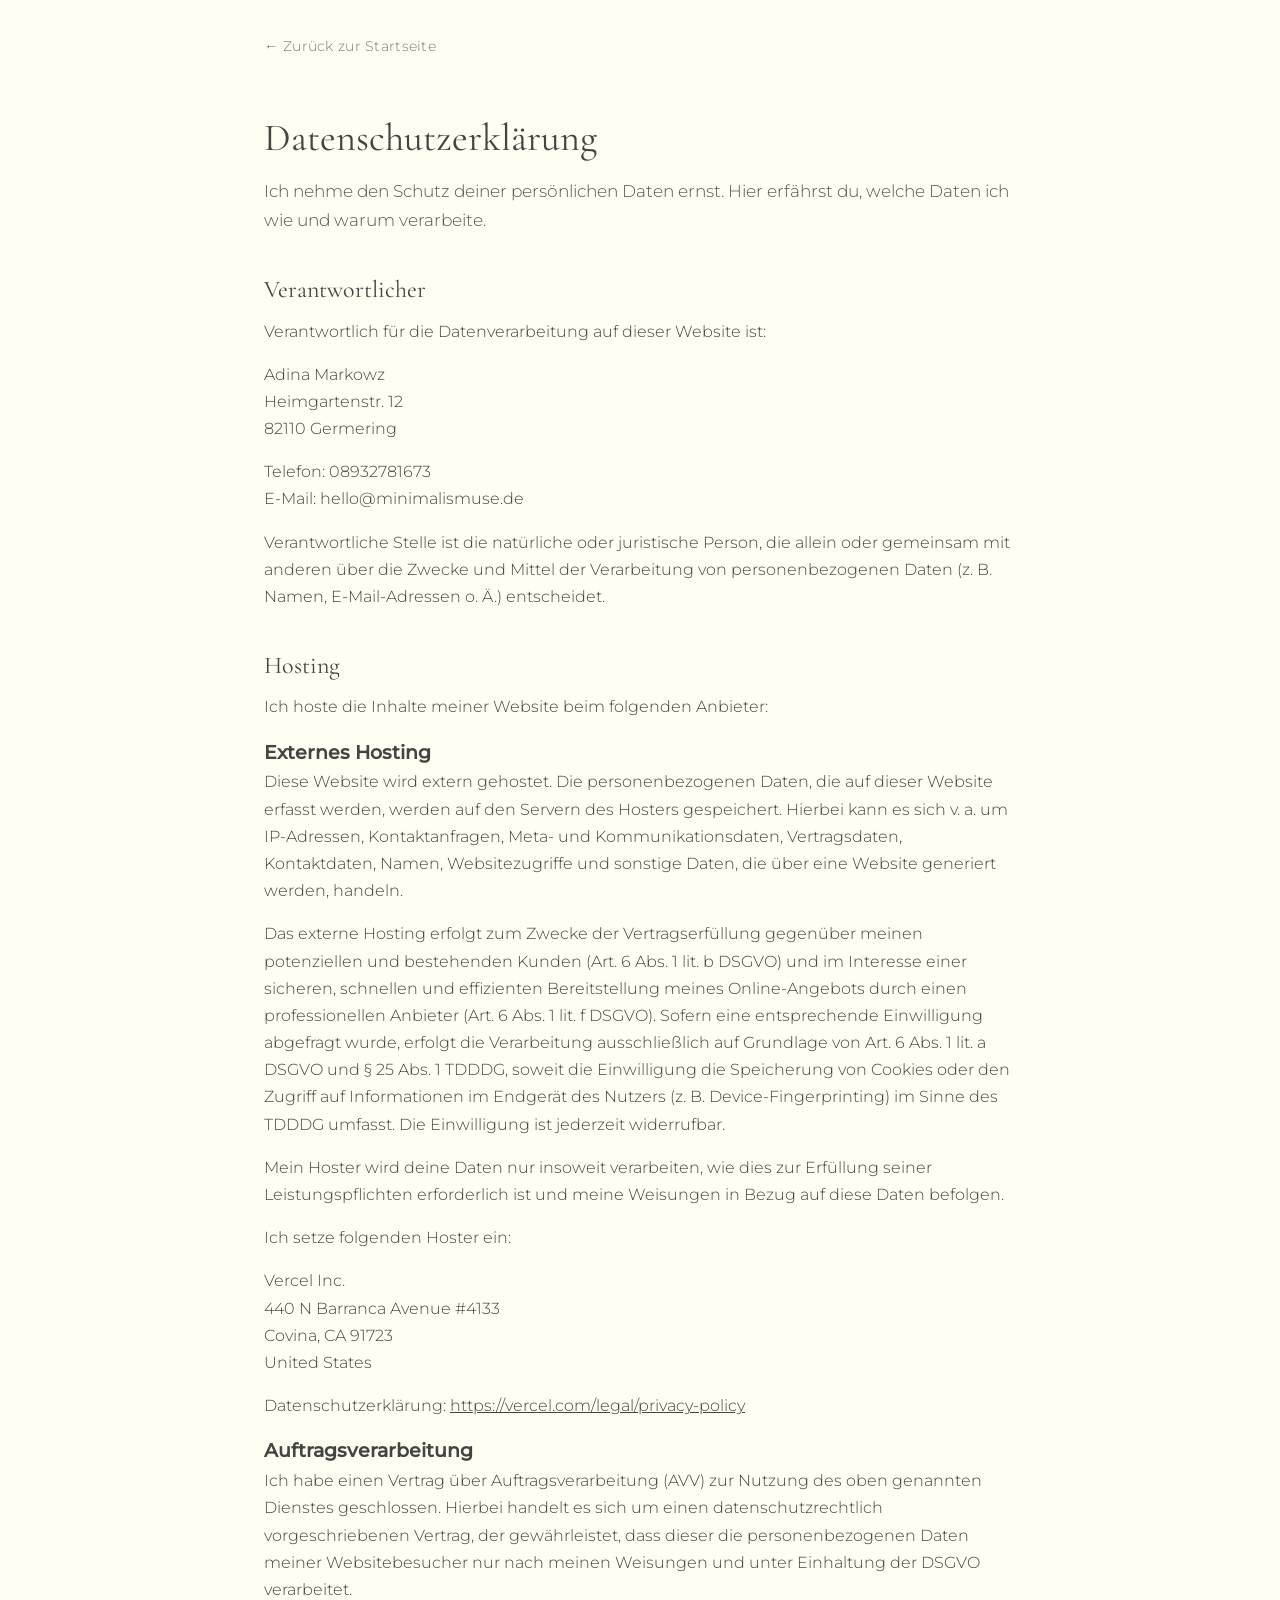
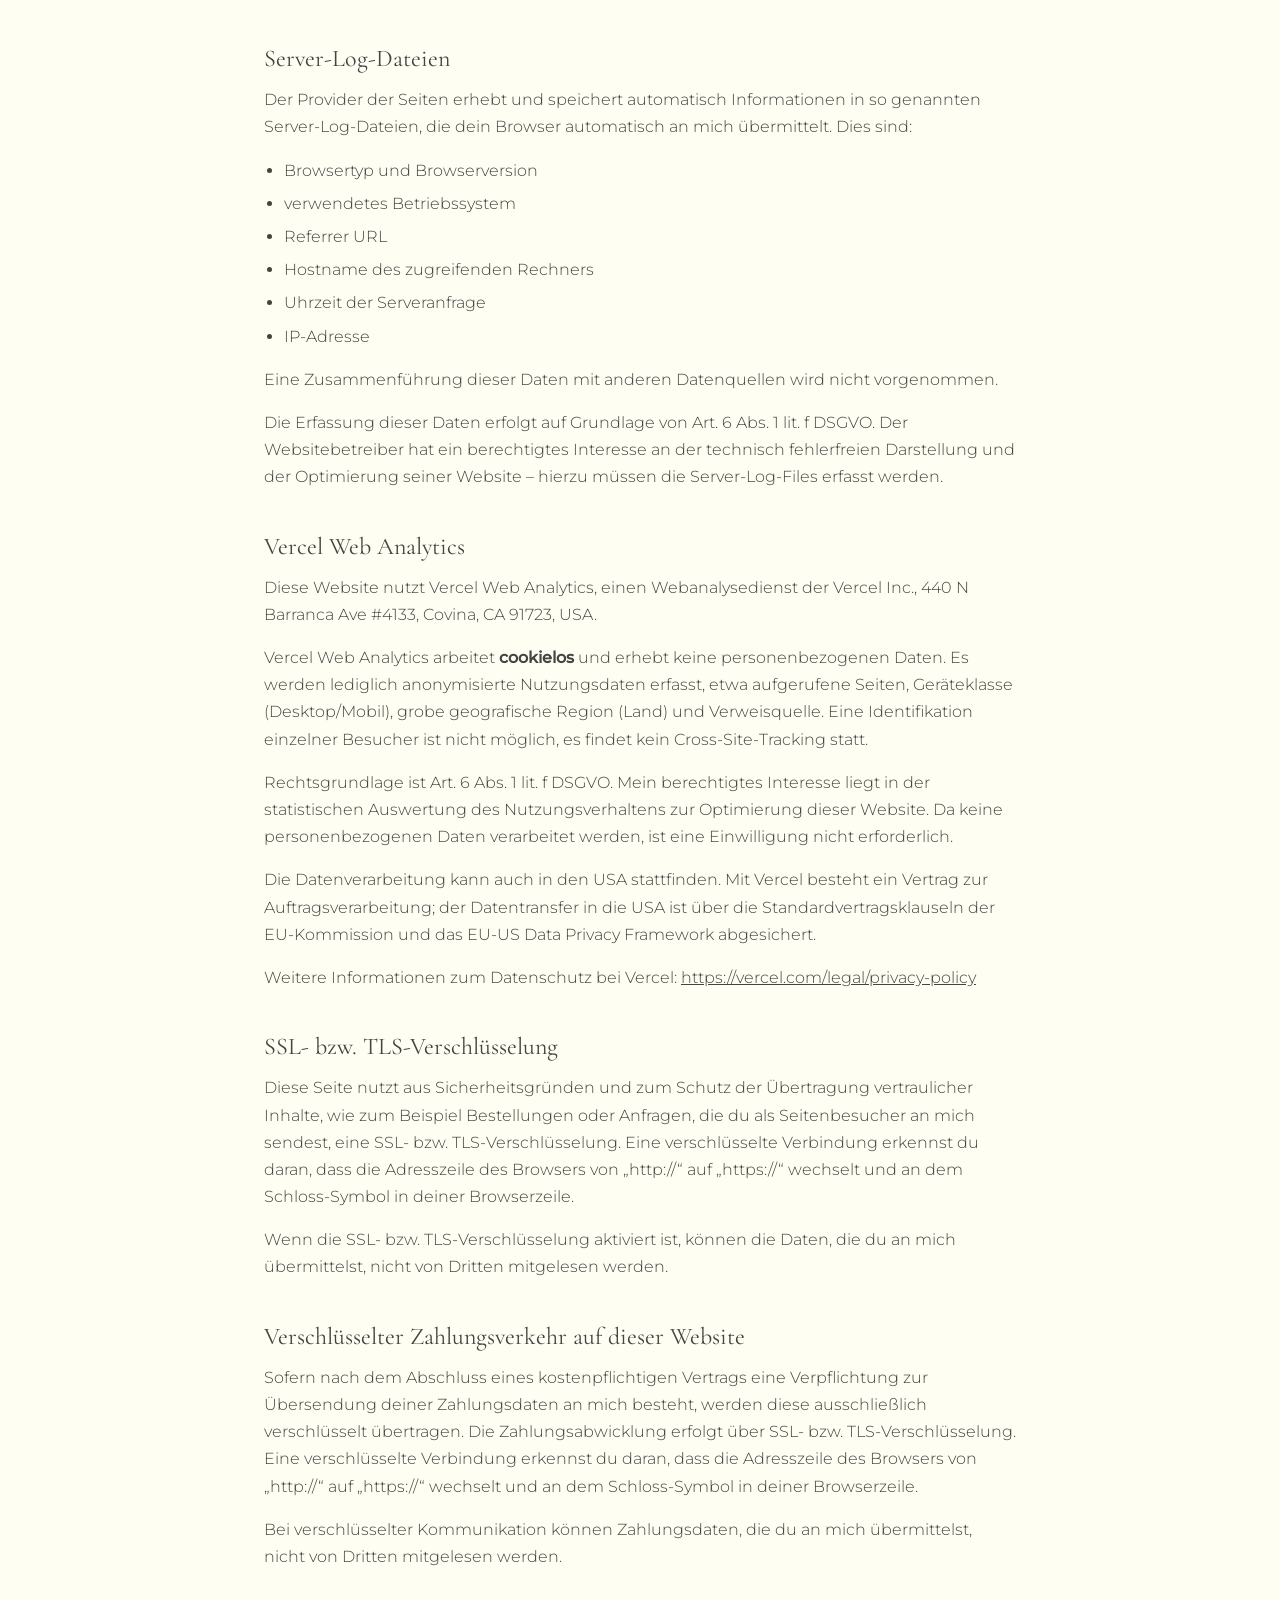
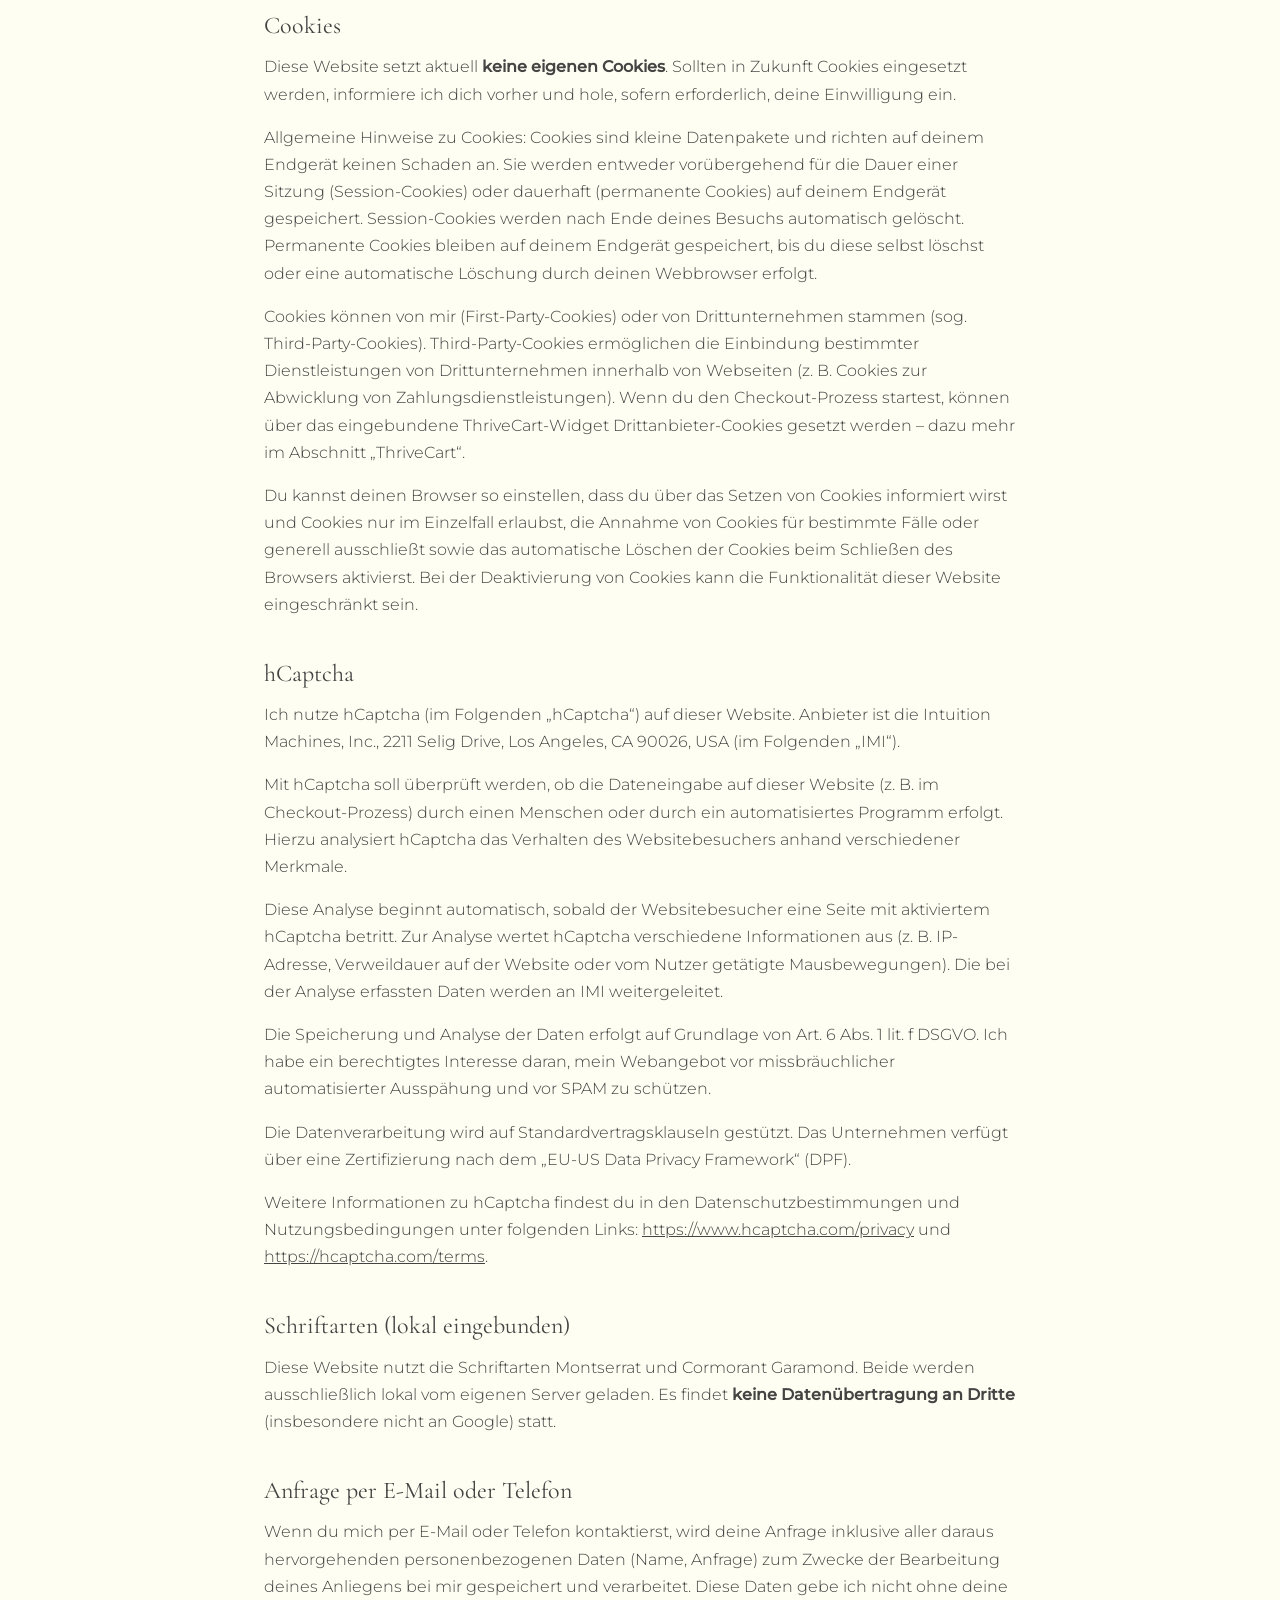
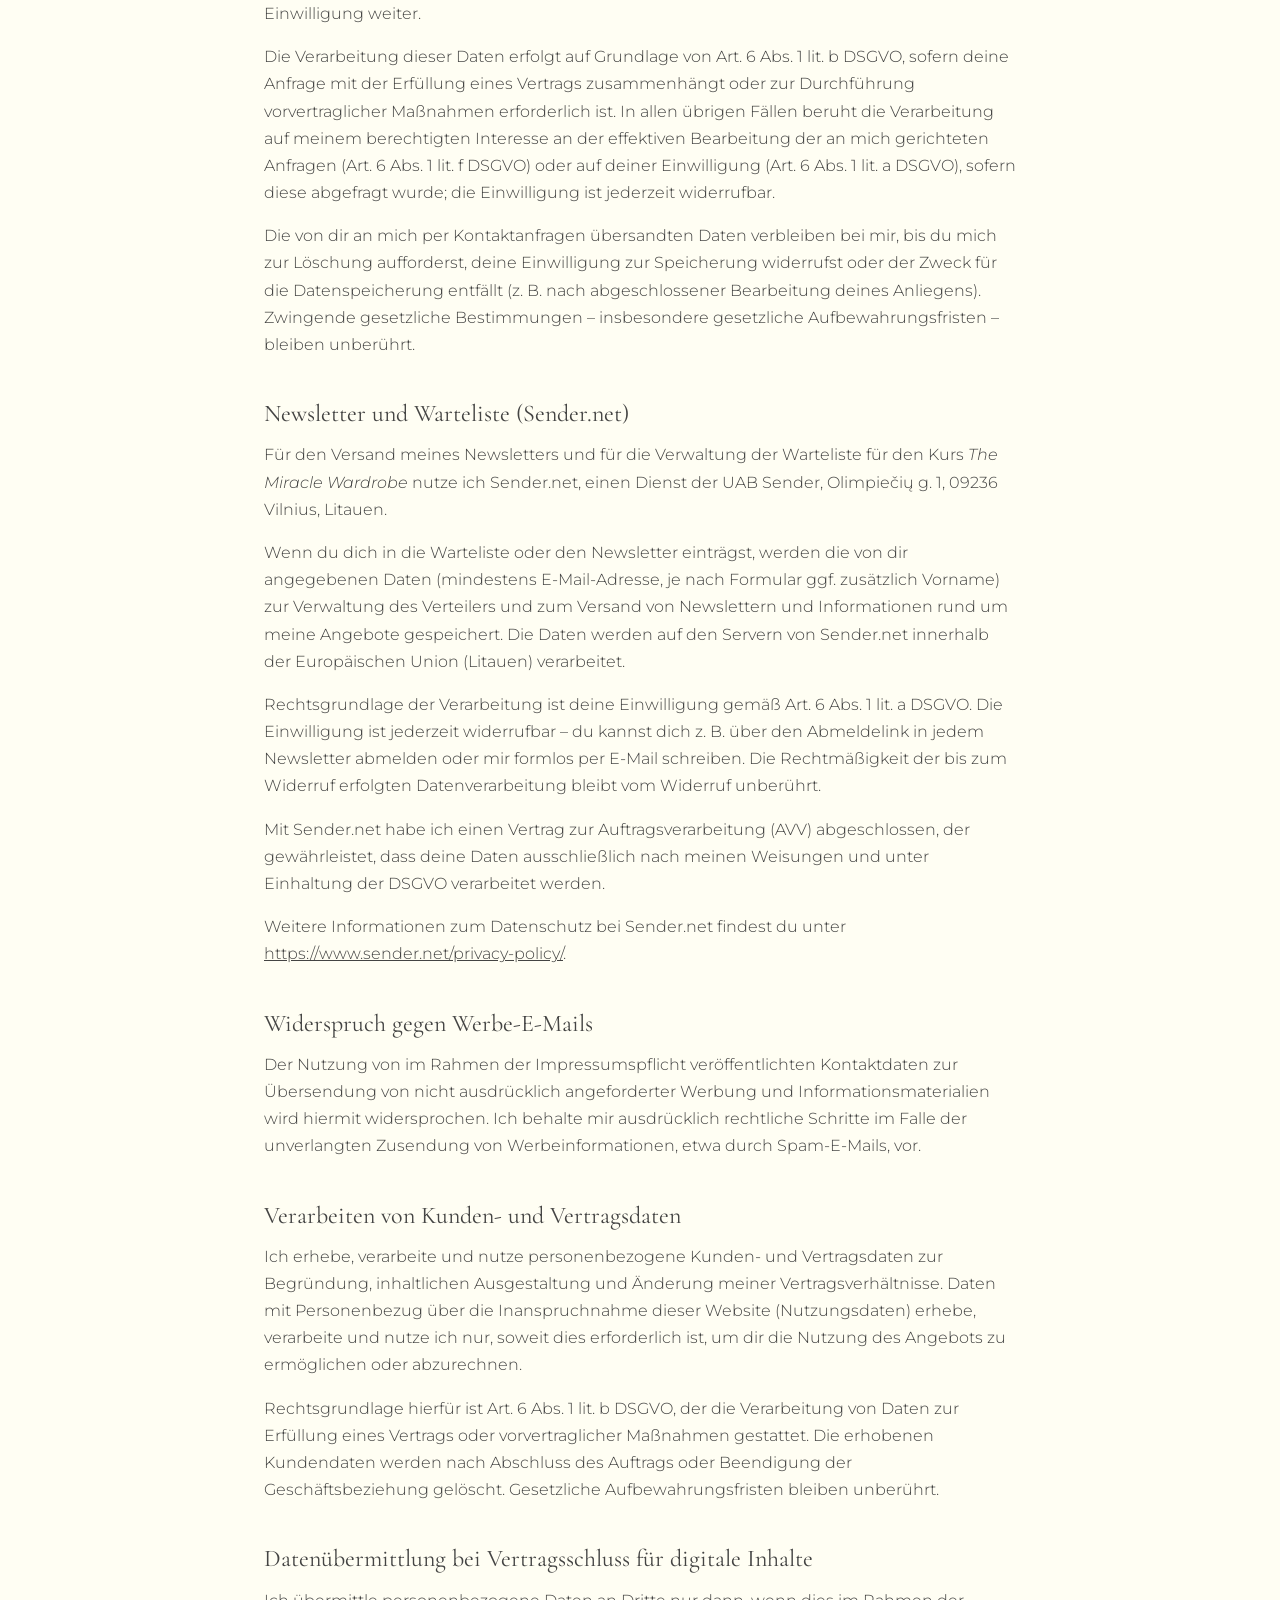
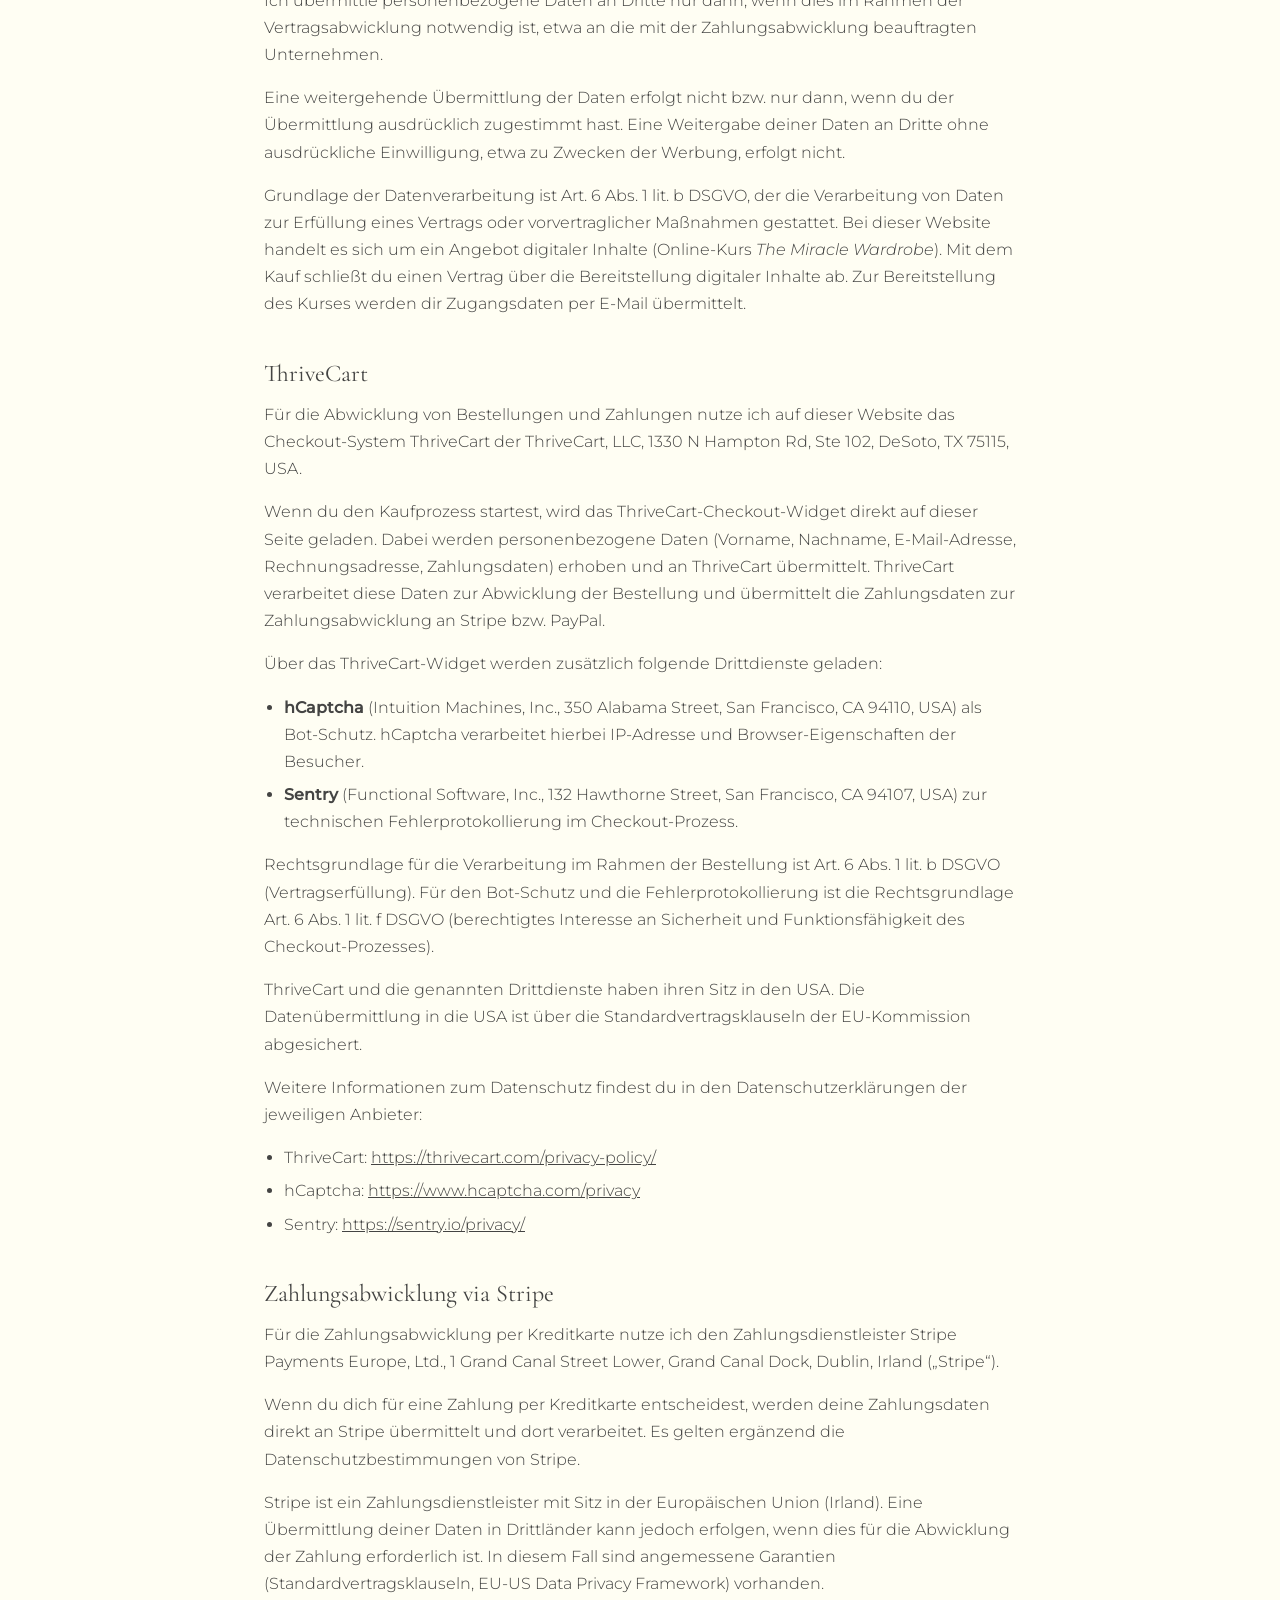
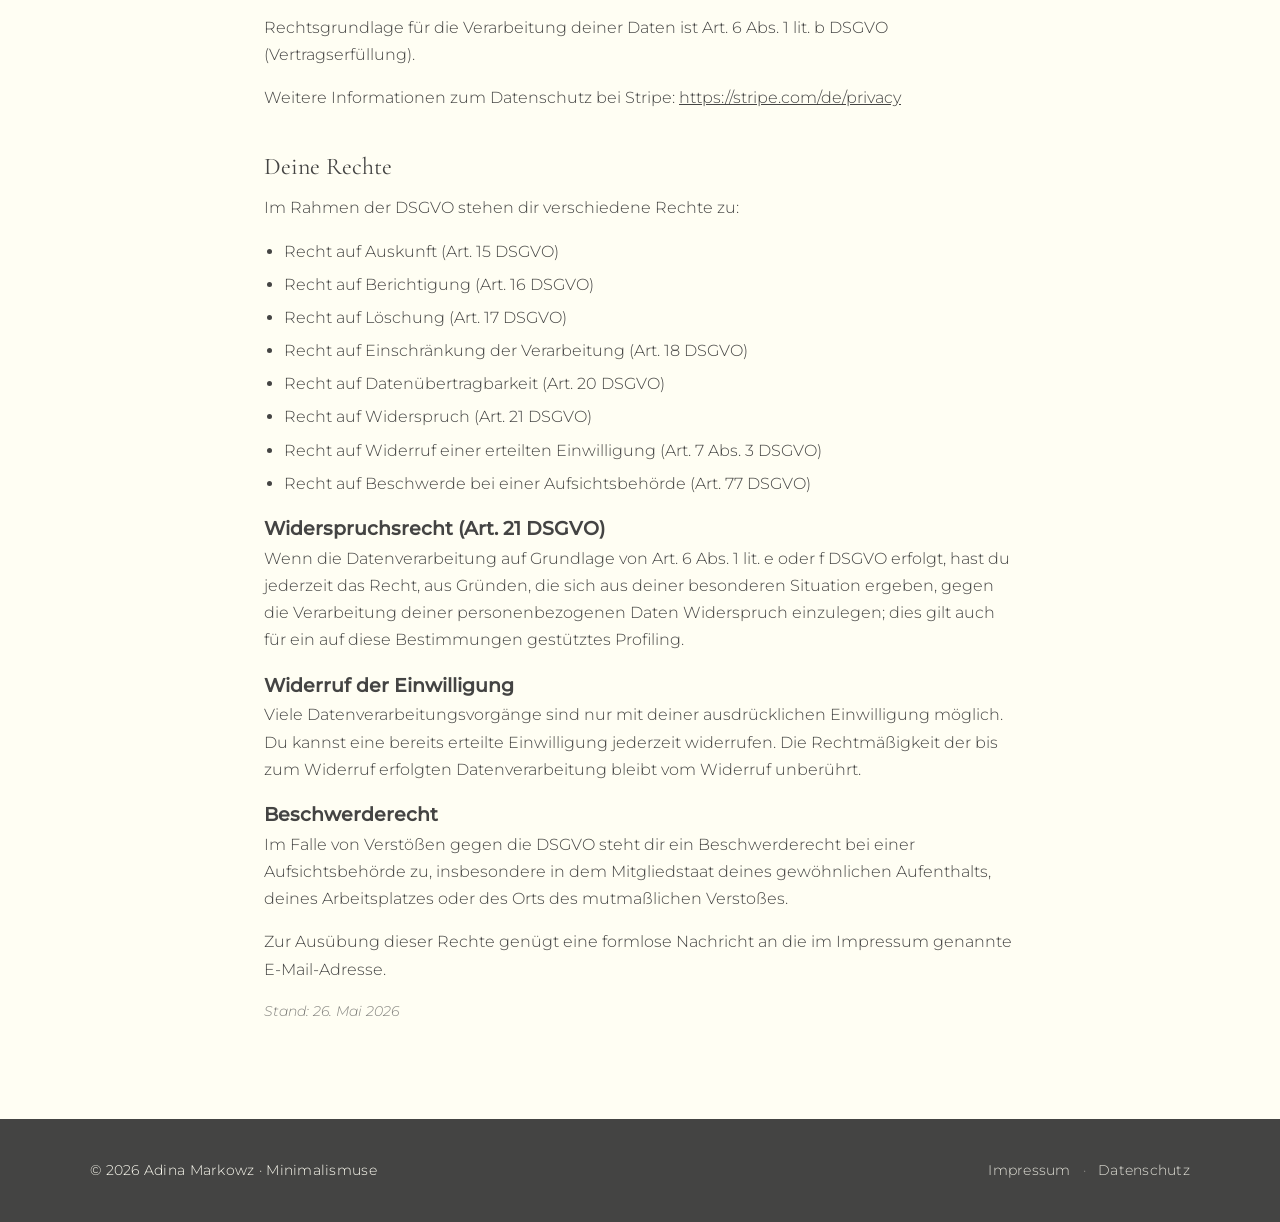
==== commit 09b7c413: "Add Sender.net newsletter section to Datenschutz + waitlist form disclaimer" ====
--- a/datenschutz.html
+++ b/datenschutz.html
@@ -112,6 +112,15 @@
   </section>
 
   <section>
+    <h2>Newsletter und Warteliste (Sender.net)</h2>
+    <p>F&uuml;r den Versand meines Newsletters und f&uuml;r die Verwaltung der Warteliste f&uuml;r den Kurs <em>The Miracle Wardrobe</em> nutze ich Sender.net, einen Dienst der UAB Sender, Olimpie&#269;i&#371; g. 1, 09236 Vilnius, Litauen.</p>
+    <p>Wenn du dich in die Warteliste oder den Newsletter eintr&auml;gst, werden die von dir angegebenen Daten (mindestens E-Mail-Adresse, je nach Formular ggf. zus&auml;tzlich Vorname) zur Verwaltung des Verteilers und zum Versand von Newslettern und Informationen rund um meine Angebote gespeichert. Die Daten werden auf den Servern von Sender.net innerhalb der Europ&auml;ischen Union (Litauen) verarbeitet.</p>
+    <p>Rechtsgrundlage der Verarbeitung ist deine Einwilligung gem&auml;&szlig; Art.&nbsp;6 Abs.&nbsp;1 lit.&nbsp;a DSGVO. Die Einwilligung ist jederzeit widerrufbar &ndash; du kannst dich z.&nbsp;B. &uuml;ber den Abmeldelink in jedem Newsletter abmelden oder mir formlos per E-Mail schreiben. Die Rechtm&auml;&szlig;igkeit der bis zum Widerruf erfolgten Datenverarbeitung bleibt vom Widerruf unber&uuml;hrt.</p>
+    <p>Mit Sender.net habe ich einen Vertrag zur Auftragsverarbeitung (AVV) abgeschlossen, der gew&auml;hrleistet, dass deine Daten ausschlie&szlig;lich nach meinen Weisungen und unter Einhaltung der DSGVO verarbeitet werden.</p>
+    <p>Weitere Informationen zum Datenschutz bei Sender.net findest du unter <a href="https://www.sender.net/privacy-policy/" target="_blank" rel="noopener">https://www.sender.net/privacy-policy/</a>.</p>
+  </section>
+
+  <section>
     <h2>Widerspruch gegen Werbe-E-Mails</h2>
     <p>Der Nutzung von im Rahmen der Impressumspflicht ver&ouml;ffentlichten Kontaktdaten zur &Uuml;bersendung von nicht ausdr&uuml;cklich angeforderter Werbung und Informationsmaterialien wird hiermit widersprochen. Ich behalte mir ausdr&uuml;cklich rechtliche Schritte im Falle der unverlangten Zusendung von Werbeinformationen, etwa durch Spam-E-Mails, vor.</p>
   </section>
@@ -179,7 +188,7 @@
     <p>Zur Aus&uuml;bung dieser Rechte gen&uuml;gt eine formlose Nachricht an die im Impressum genannte E-Mail-Adresse.</p>
   </section>
 
-  <p class="legal-meta">Stand: 10. Mai 2026</p>
+  <p class="legal-meta">Stand: 26. Mai 2026</p>
 </main>
 
 <footer class="site-footer">
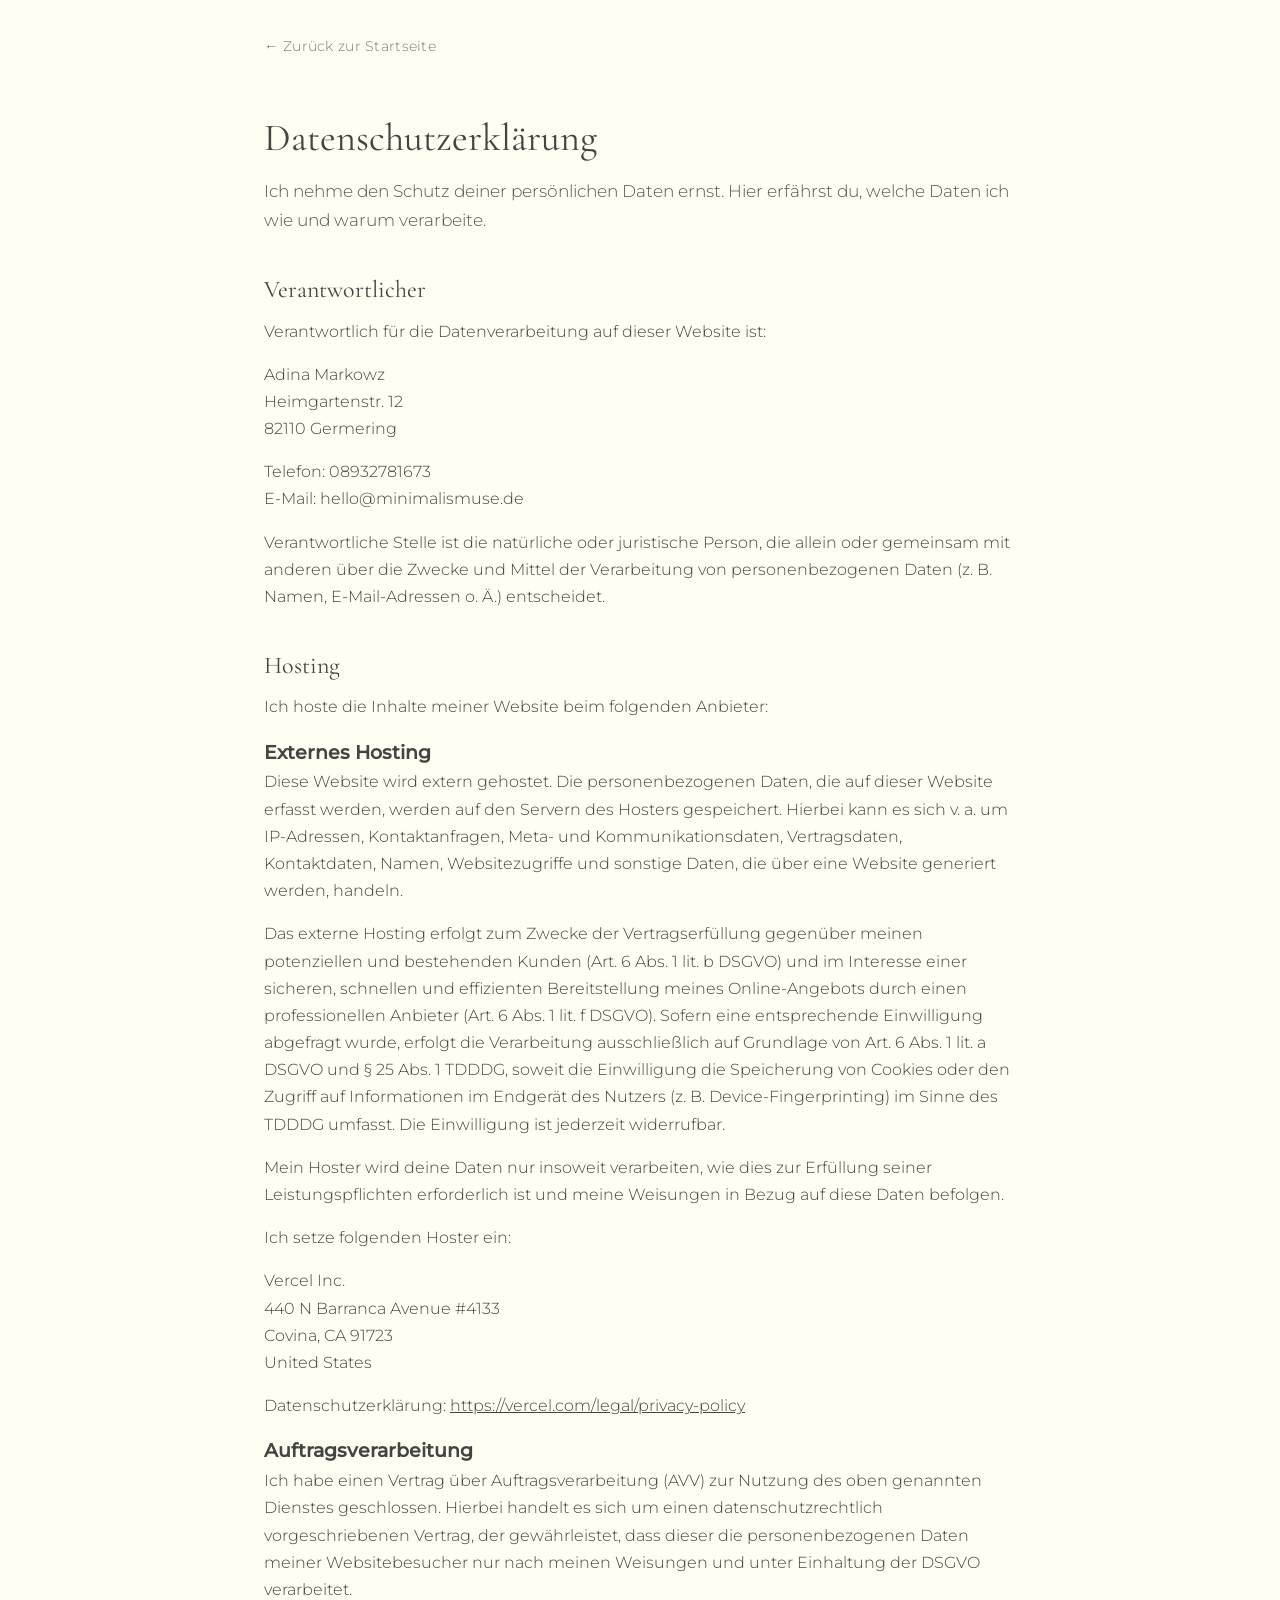
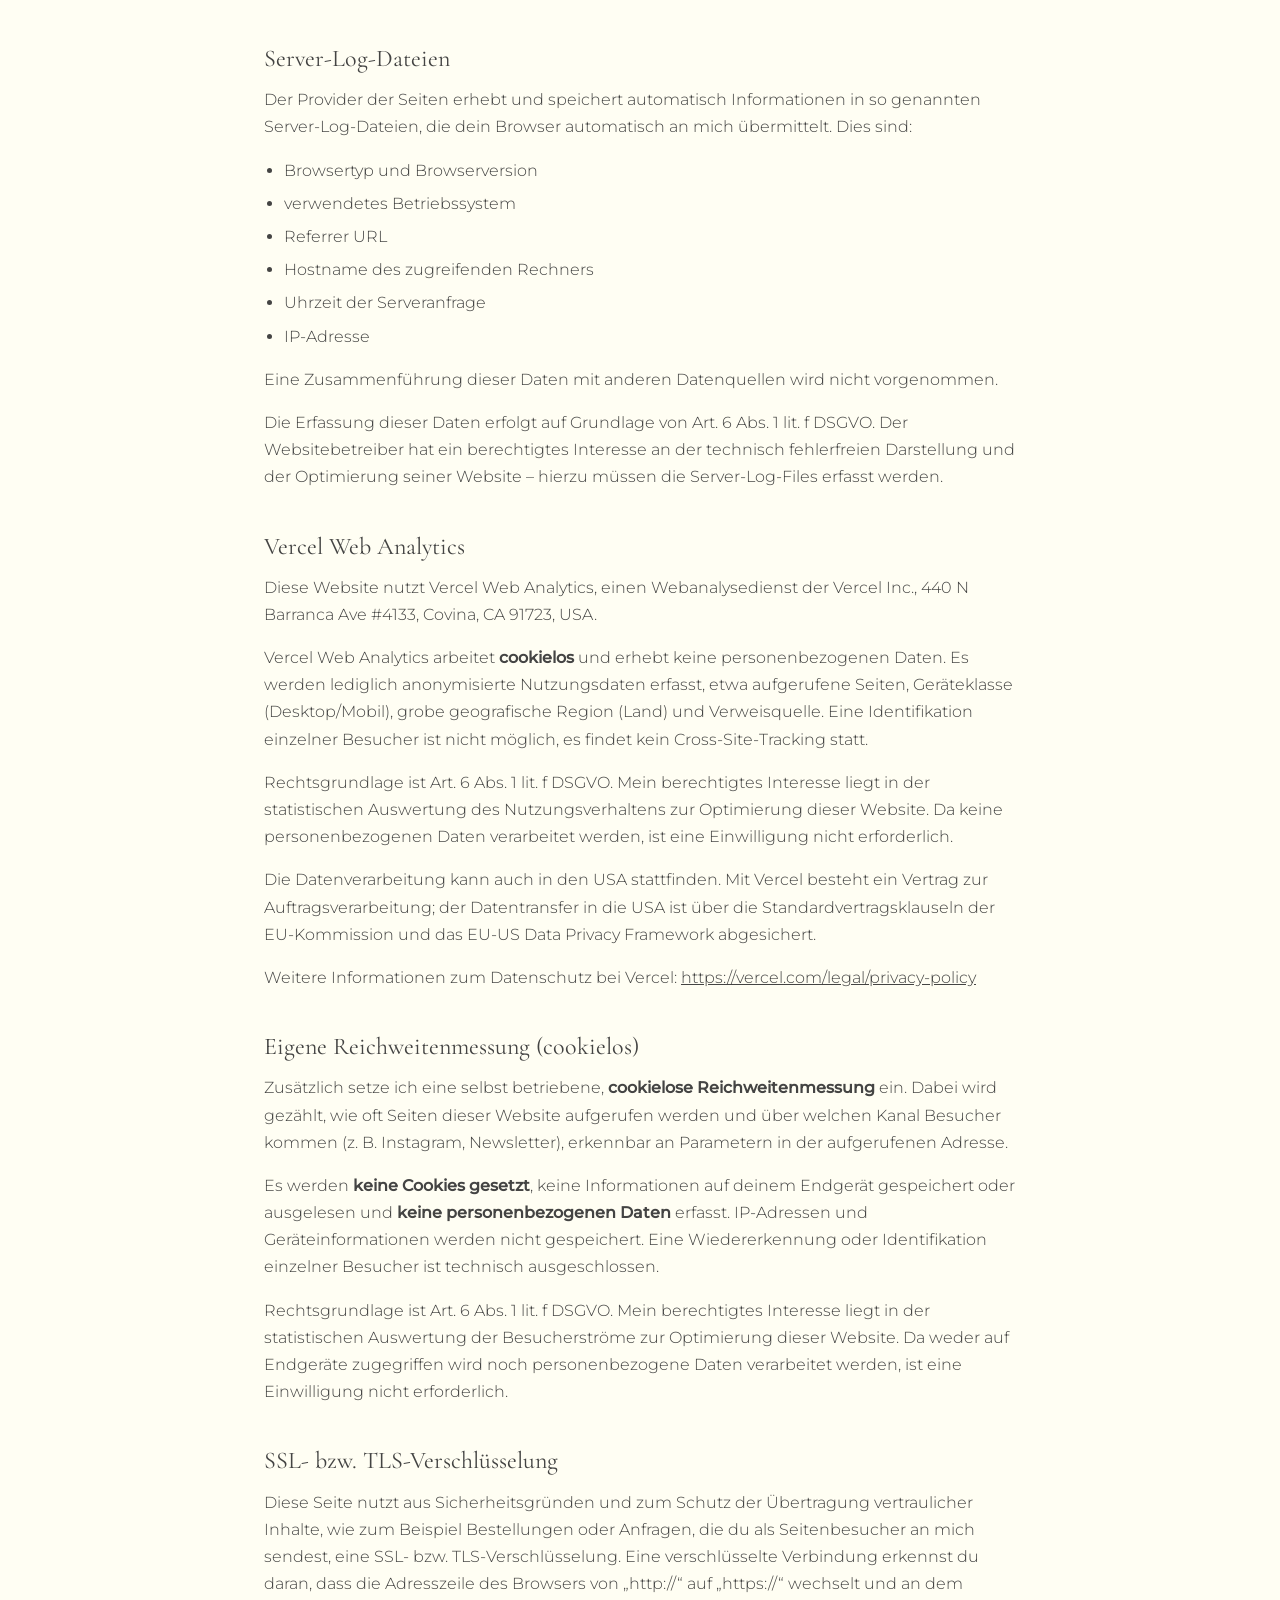
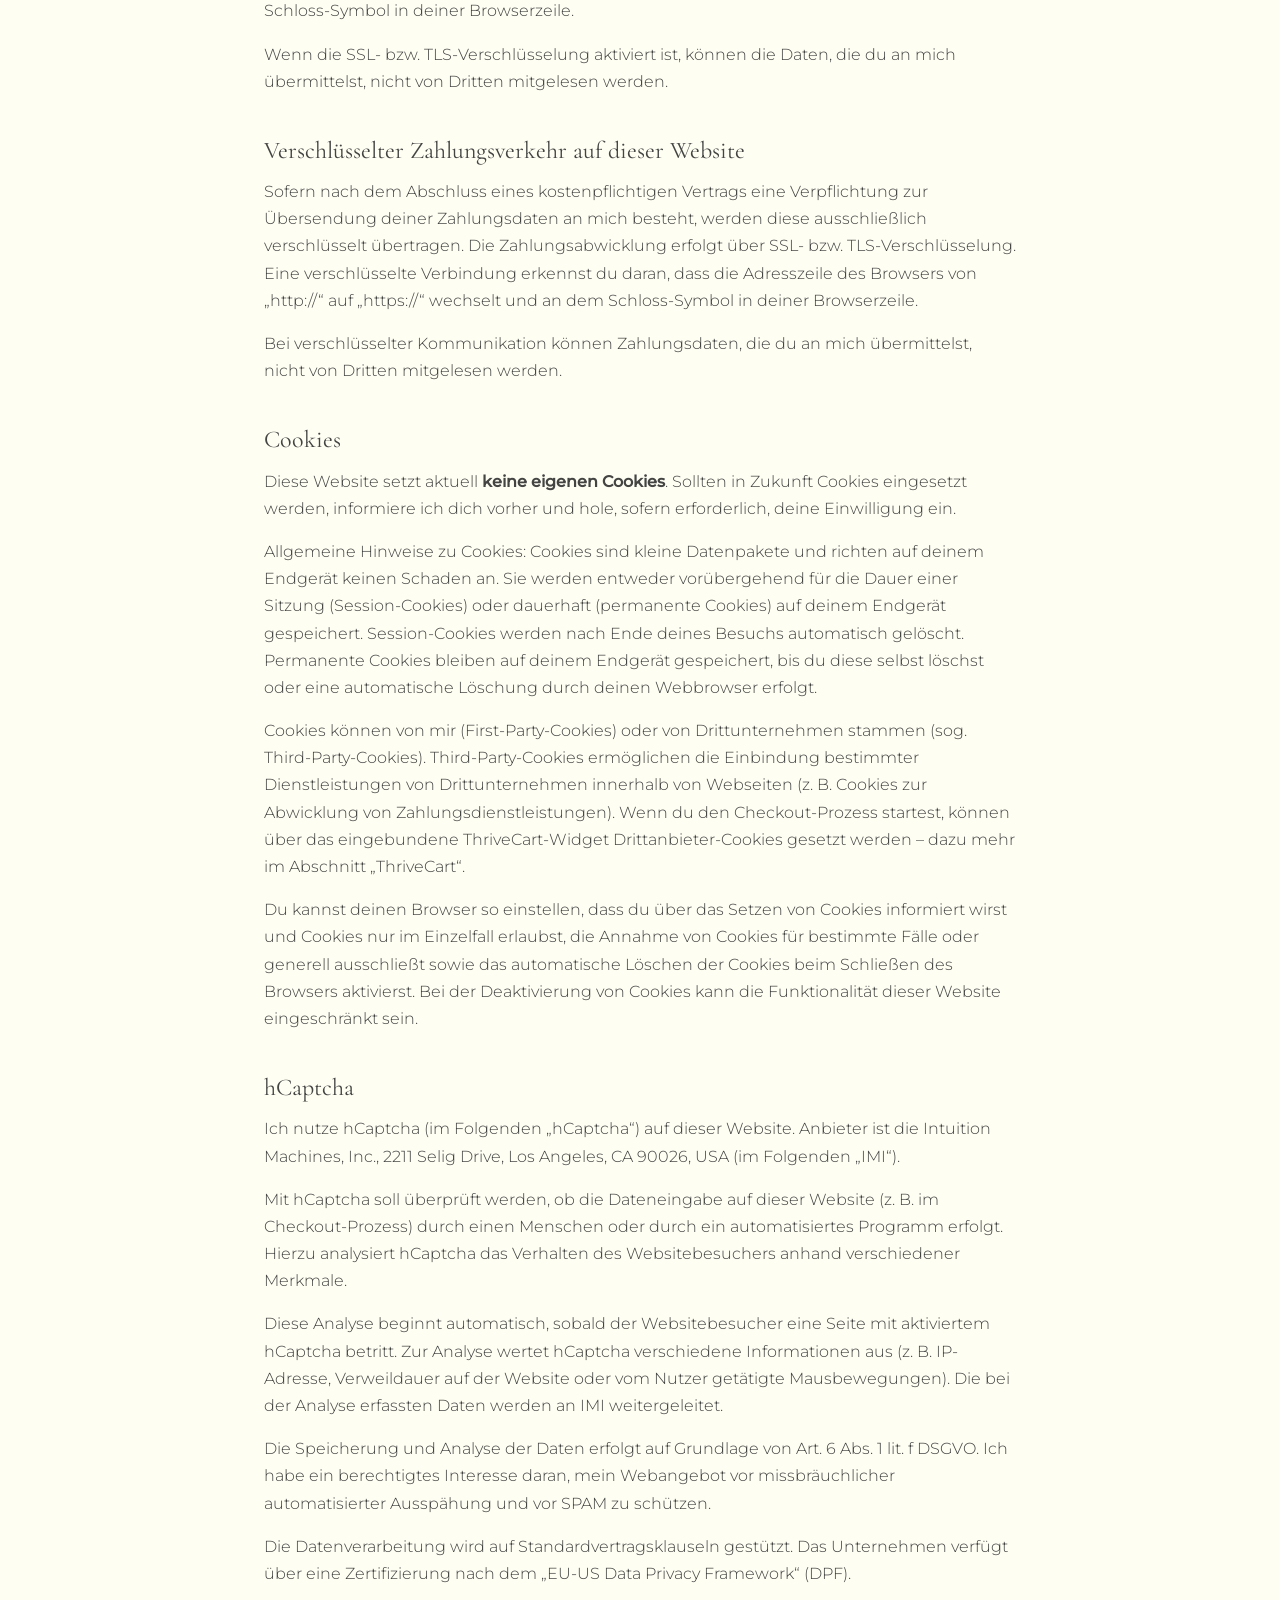
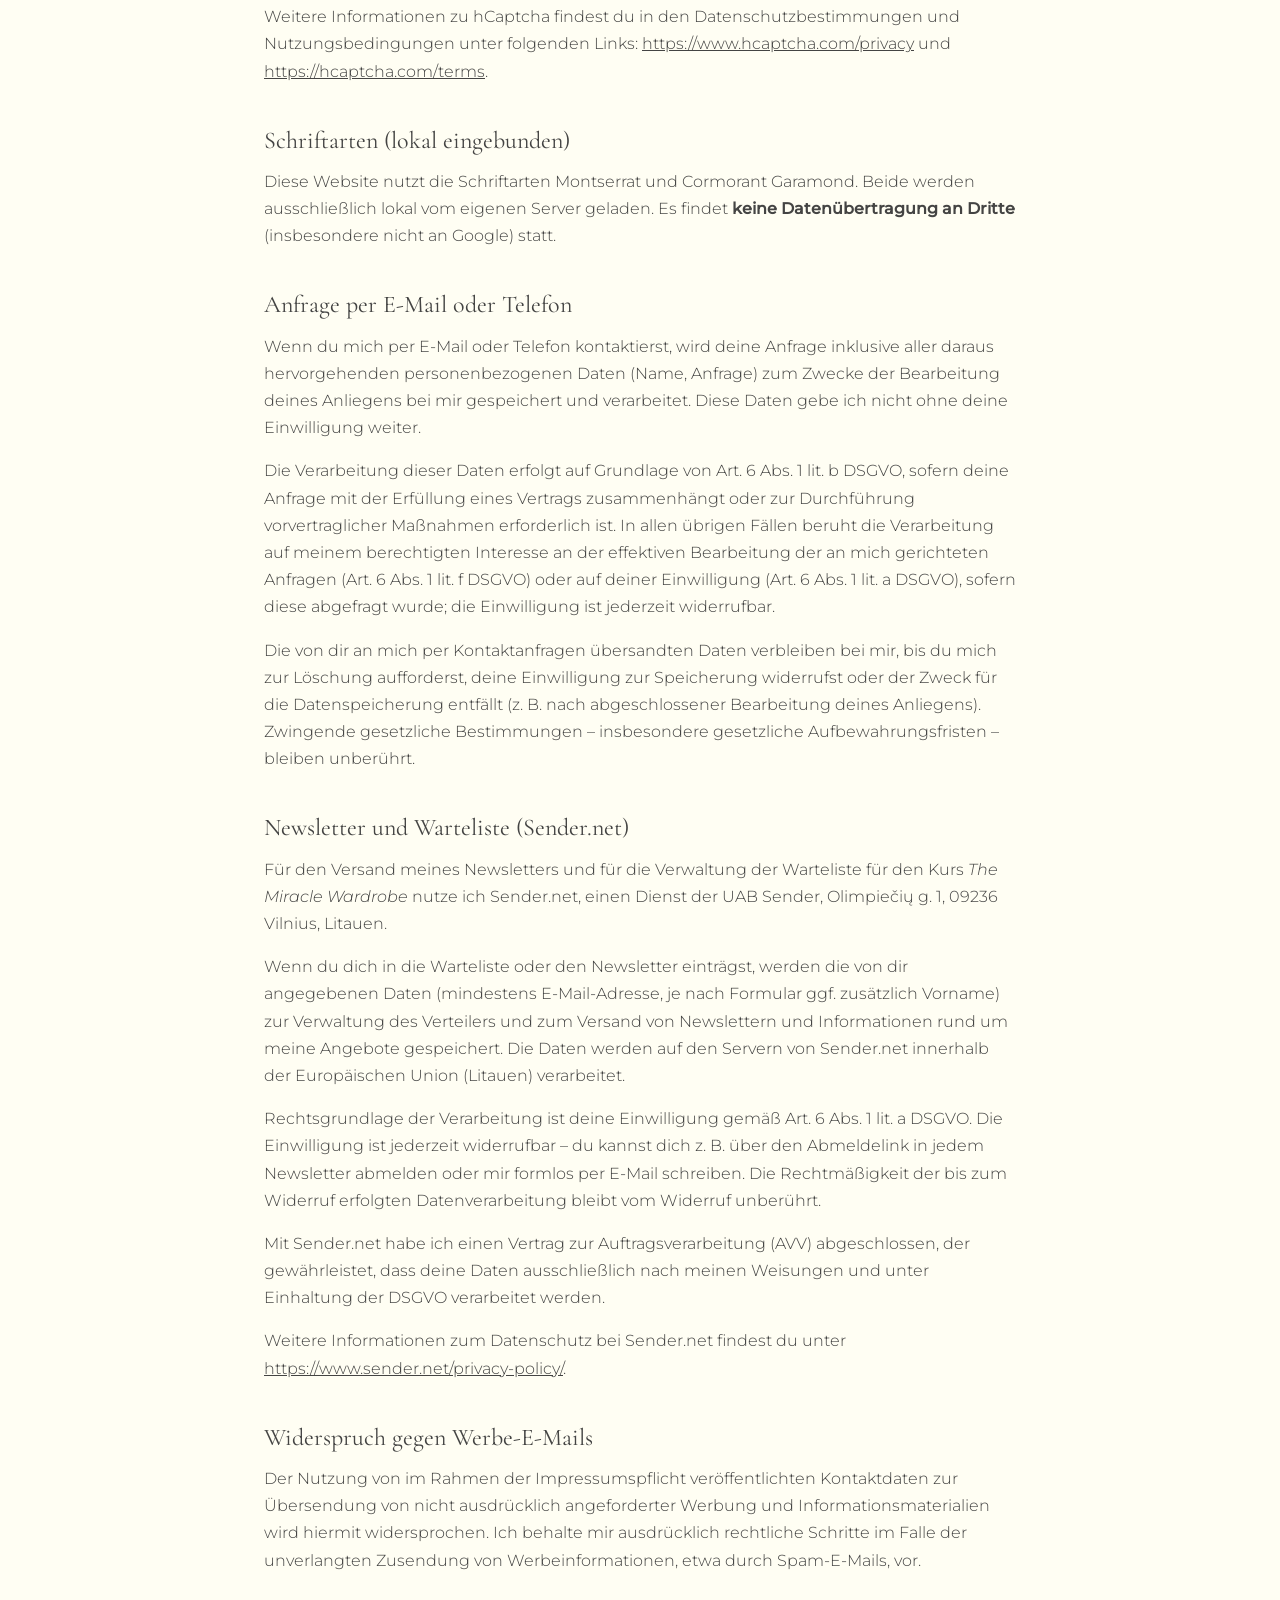
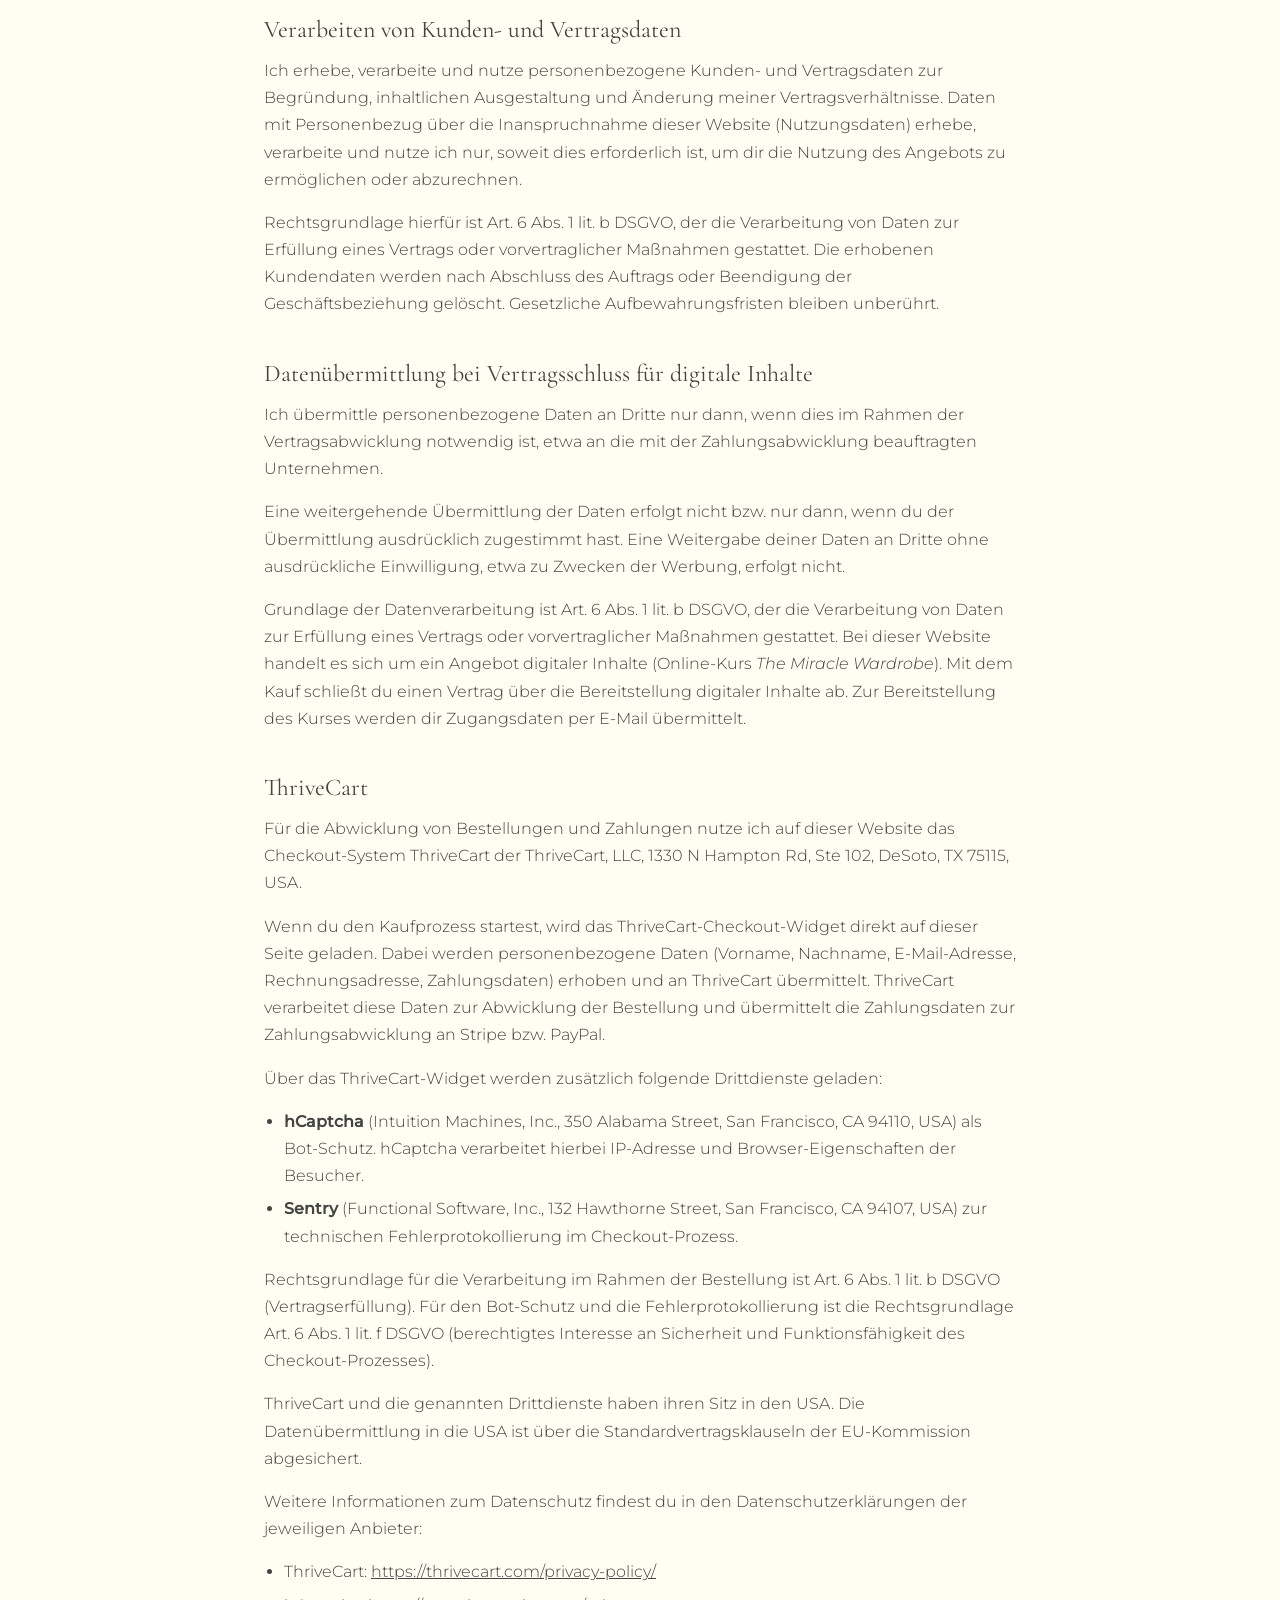
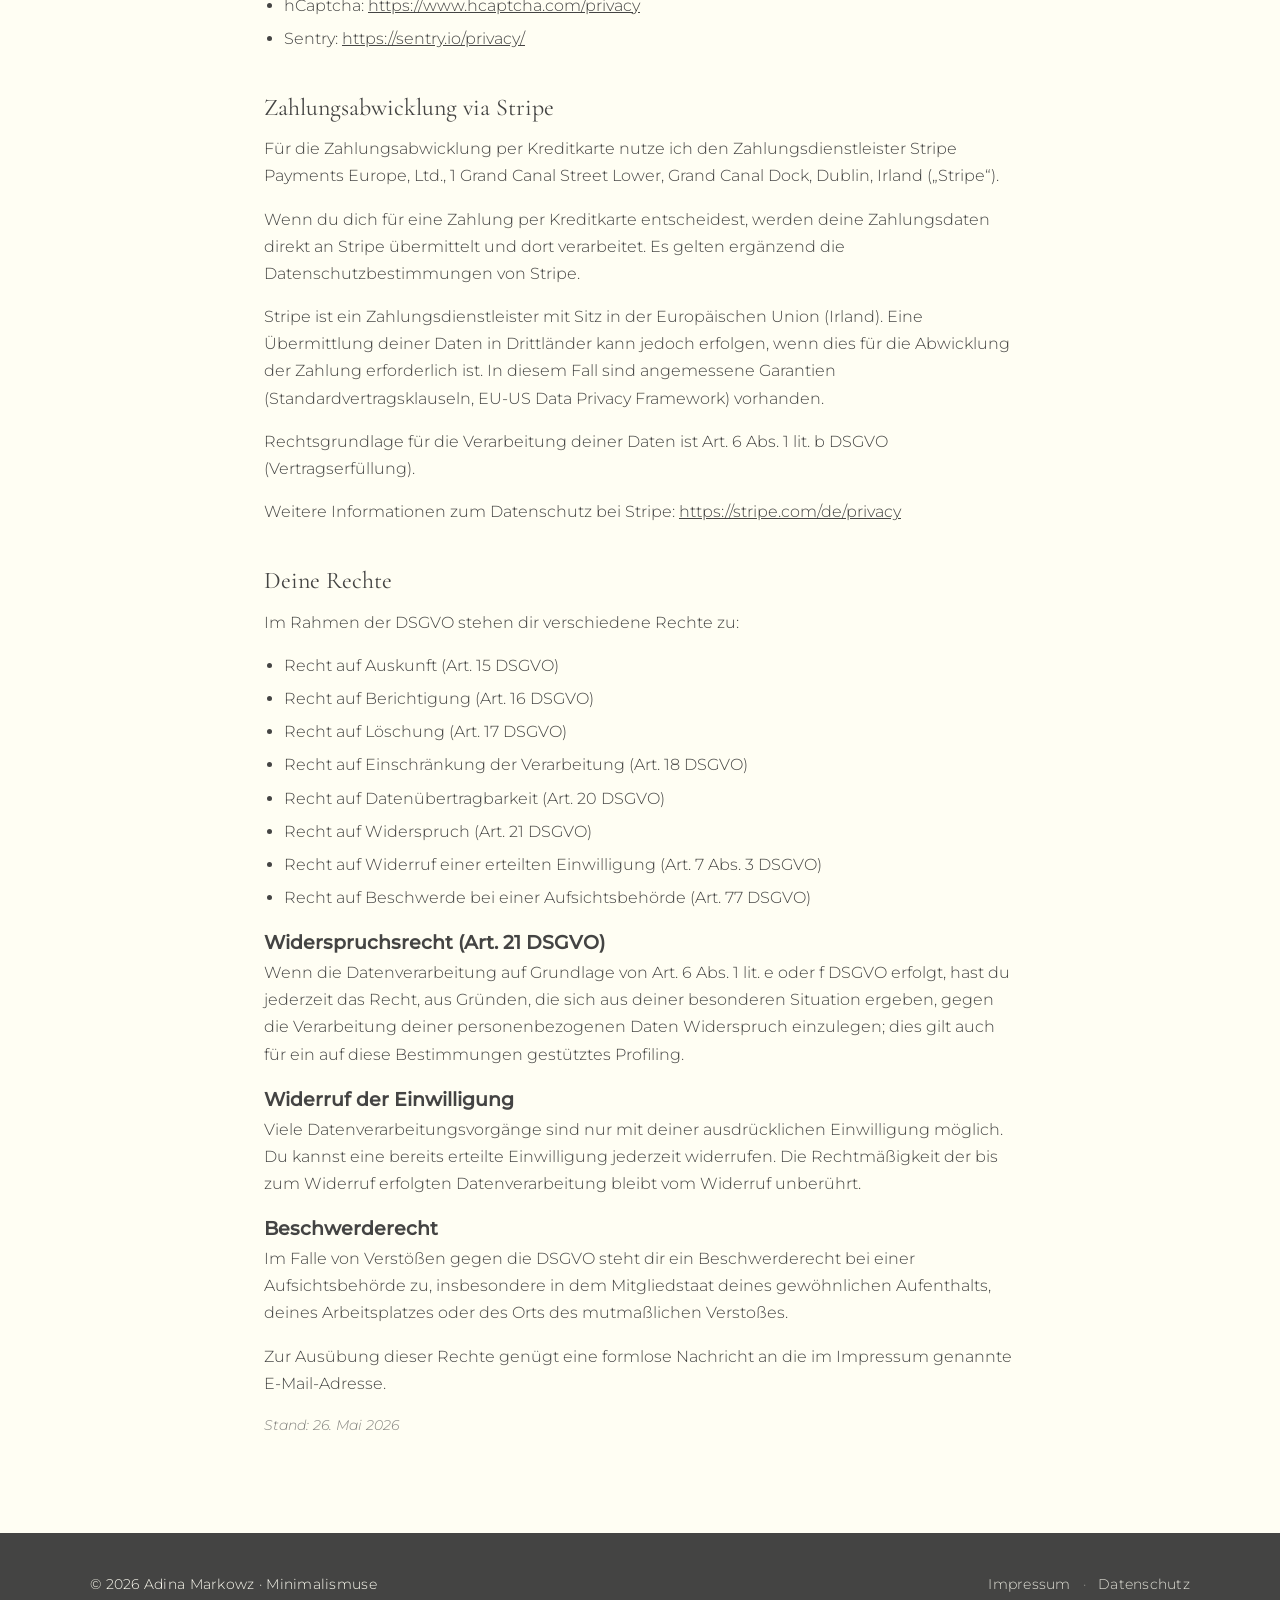
==== commit 5d561823: "Mini-Tracker" ====
--- a/datenschutz.html
+++ b/datenschutz.html
@@ -70,6 +70,13 @@
   </section>
 
   <section>
+    <h2>Eigene Reichweitenmessung (cookielos)</h2>
+    <p>Zus&auml;tzlich setze ich eine selbst betriebene, <strong>cookielose Reichweitenmessung</strong> ein. Dabei wird gez&auml;hlt, wie oft Seiten dieser Website aufgerufen werden und &uuml;ber welchen Kanal Besucher kommen (z.&nbsp;B. Instagram, Newsletter), erkennbar an Parametern in der aufgerufenen Adresse.</p>
+    <p>Es werden <strong>keine Cookies gesetzt</strong>, keine Informationen auf deinem Endger&auml;t gespeichert oder ausgelesen und <strong>keine personenbezogenen Daten</strong> erfasst. IP-Adressen und Ger&auml;teinformationen werden nicht gespeichert. Eine Wiedererkennung oder Identifikation einzelner Besucher ist technisch ausgeschlossen.</p>
+    <p>Rechtsgrundlage ist Art.&nbsp;6 Abs.&nbsp;1 lit.&nbsp;f DSGVO. Mein berechtigtes Interesse liegt in der statistischen Auswertung der Besucherstr&ouml;me zur Optimierung dieser Website. Da weder auf Endger&auml;te zugegriffen wird noch personenbezogene Daten verarbeitet werden, ist eine Einwilligung nicht erforderlich.</p>
+  </section>
+
+  <section>
     <h2>SSL- bzw. TLS-Verschl&uuml;sselung</h2>
     <p>Diese Seite nutzt aus Sicherheitsgr&uuml;nden und zum Schutz der &Uuml;bertragung vertraulicher Inhalte, wie zum Beispiel Bestellungen oder Anfragen, die du als Seitenbesucher an mich sendest, eine SSL- bzw. TLS-Verschl&uuml;sselung. Eine verschl&uuml;sselte Verbindung erkennst du daran, dass die Adresszeile des Browsers von &bdquo;http://&ldquo; auf &bdquo;https://&ldquo; wechselt und an dem Schloss-Symbol in deiner Browserzeile.</p>
     <p>Wenn die SSL- bzw. TLS-Verschl&uuml;sselung aktiviert ist, k&ouml;nnen die Daten, die du an mich &uuml;bermittelst, nicht von Dritten mitgelesen werden.</p>
